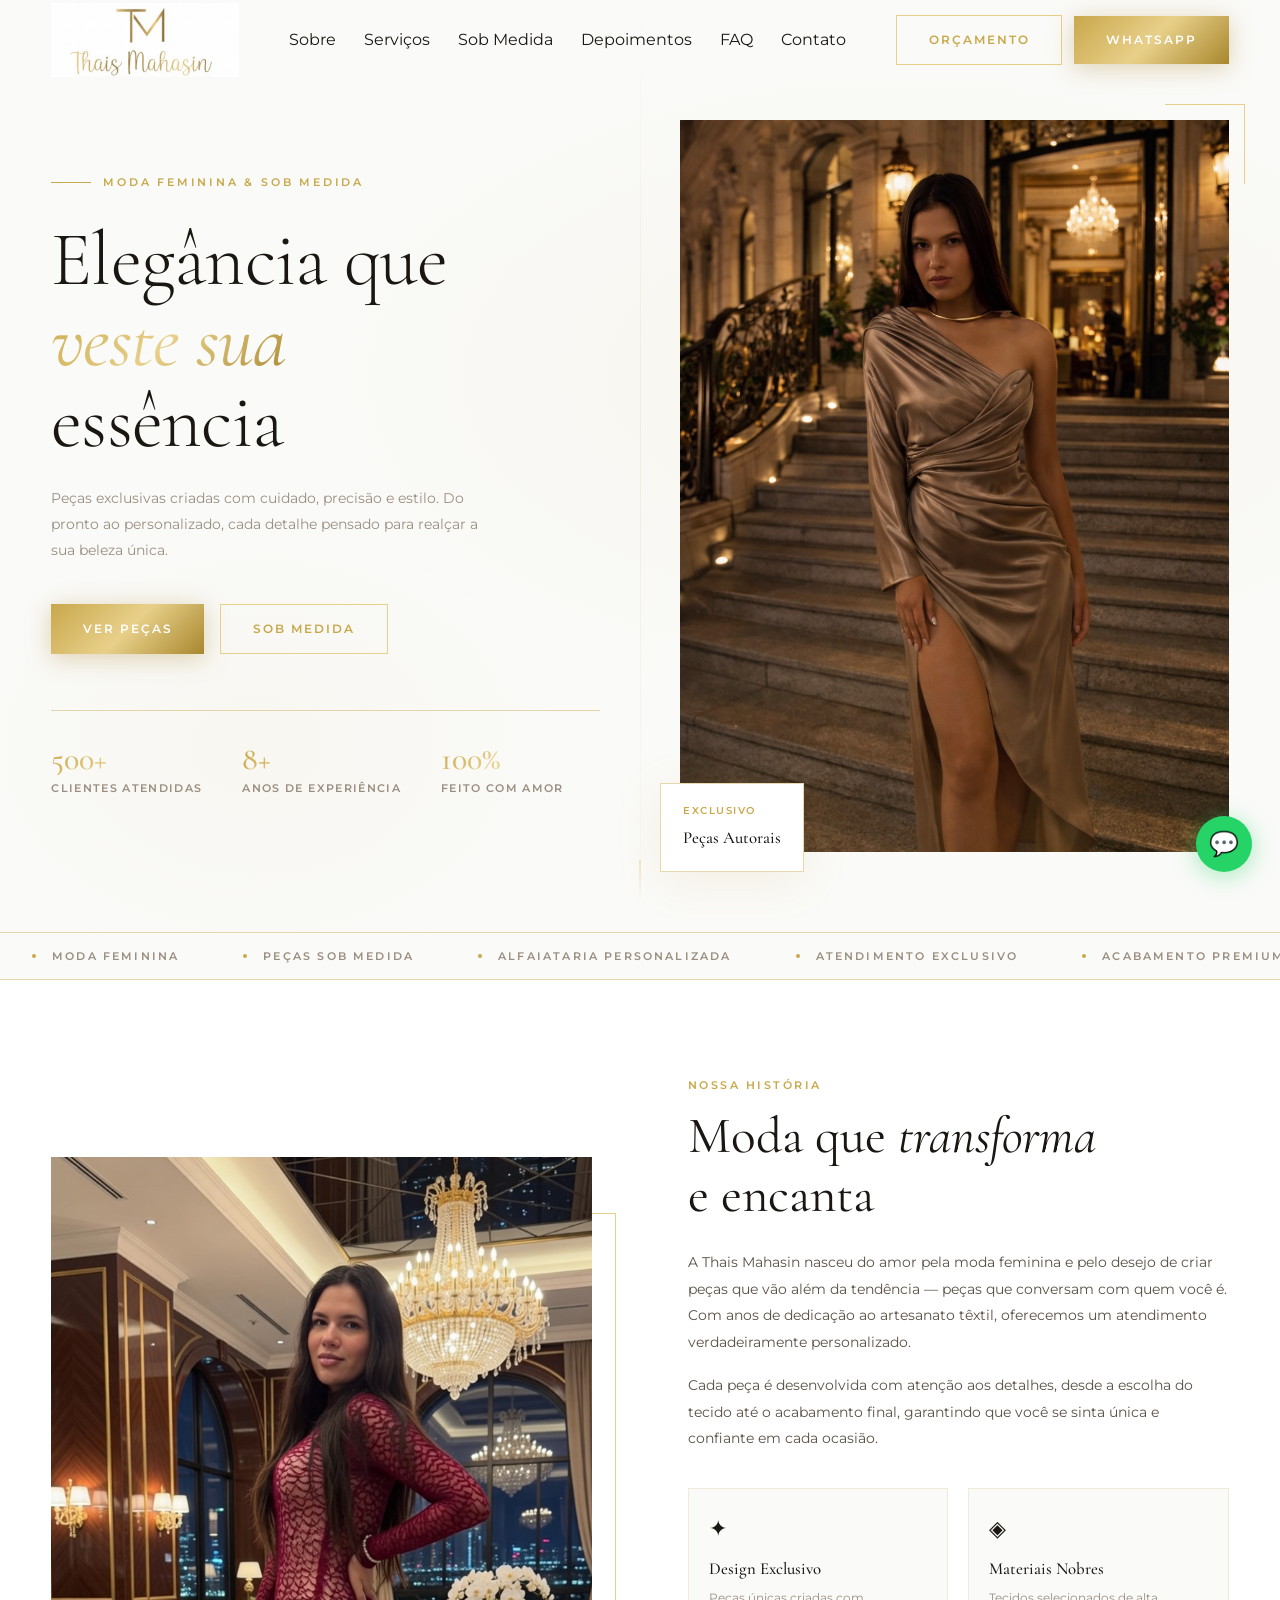
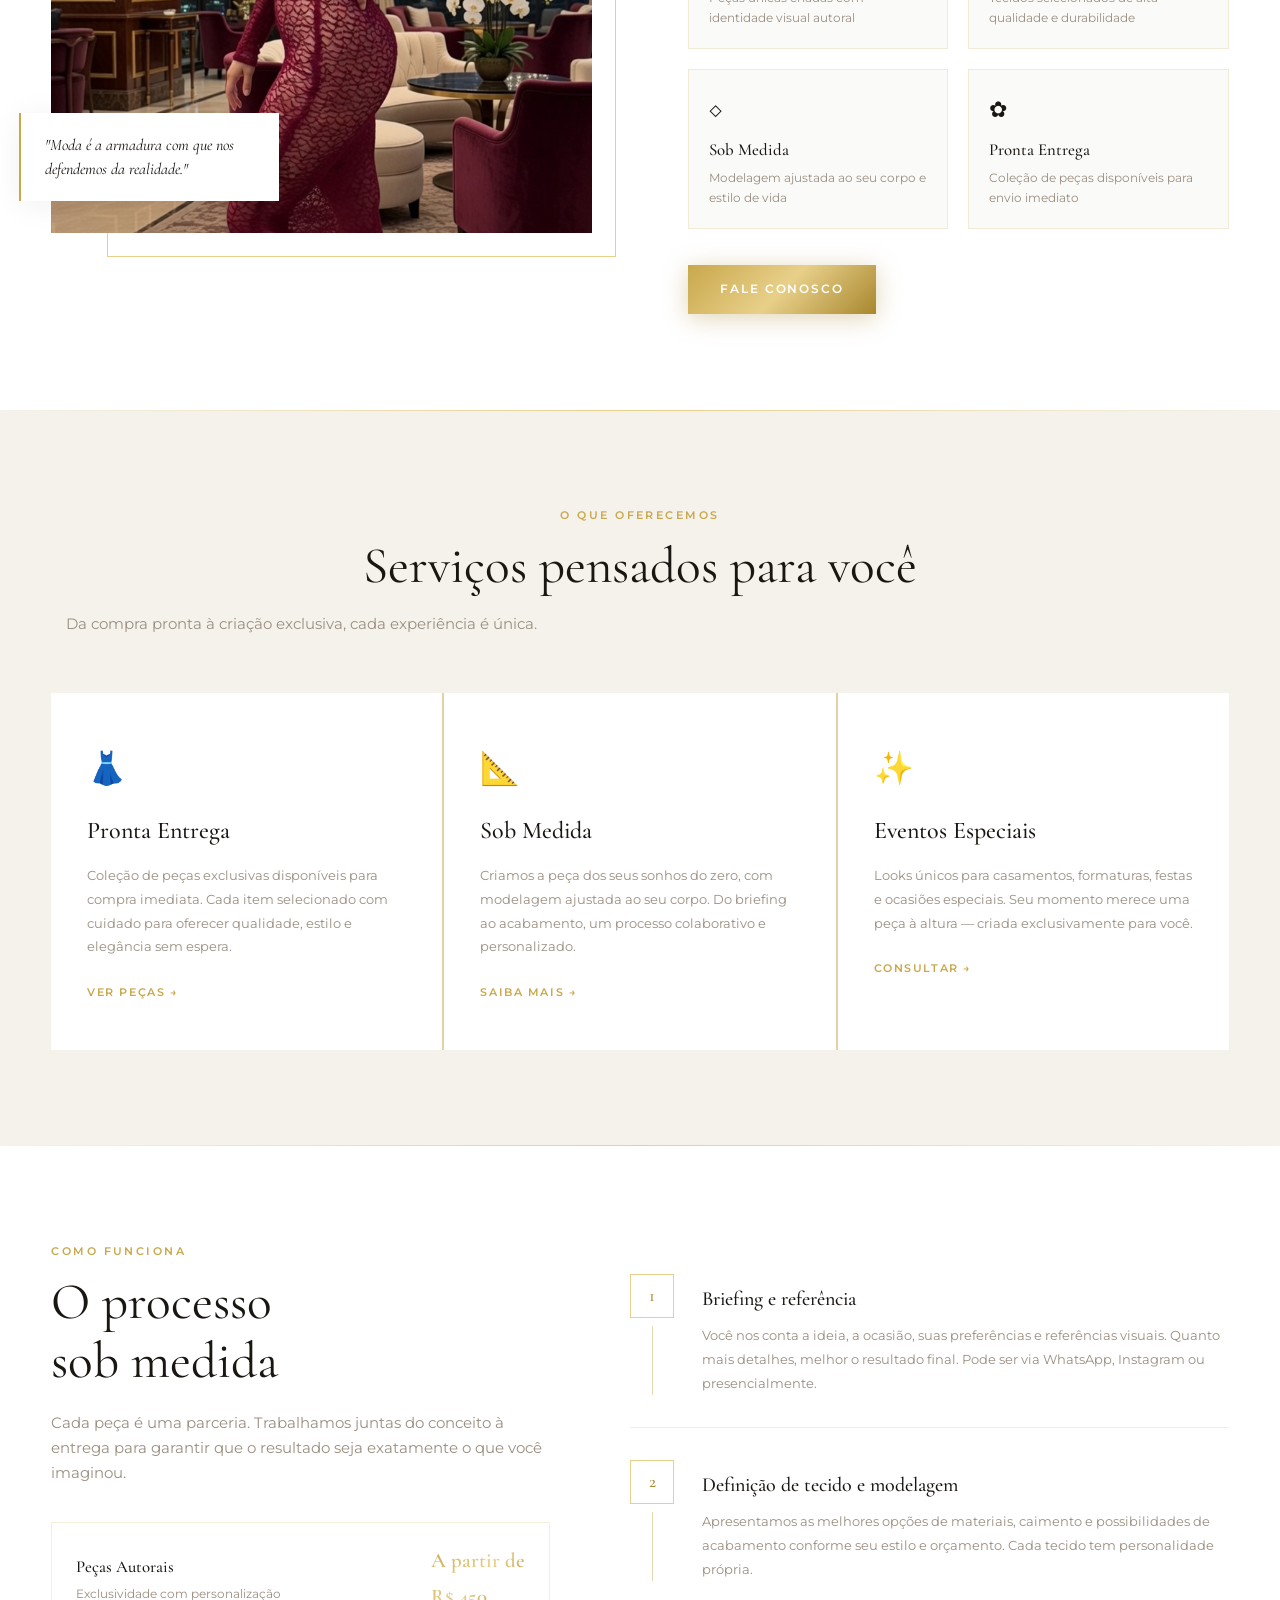
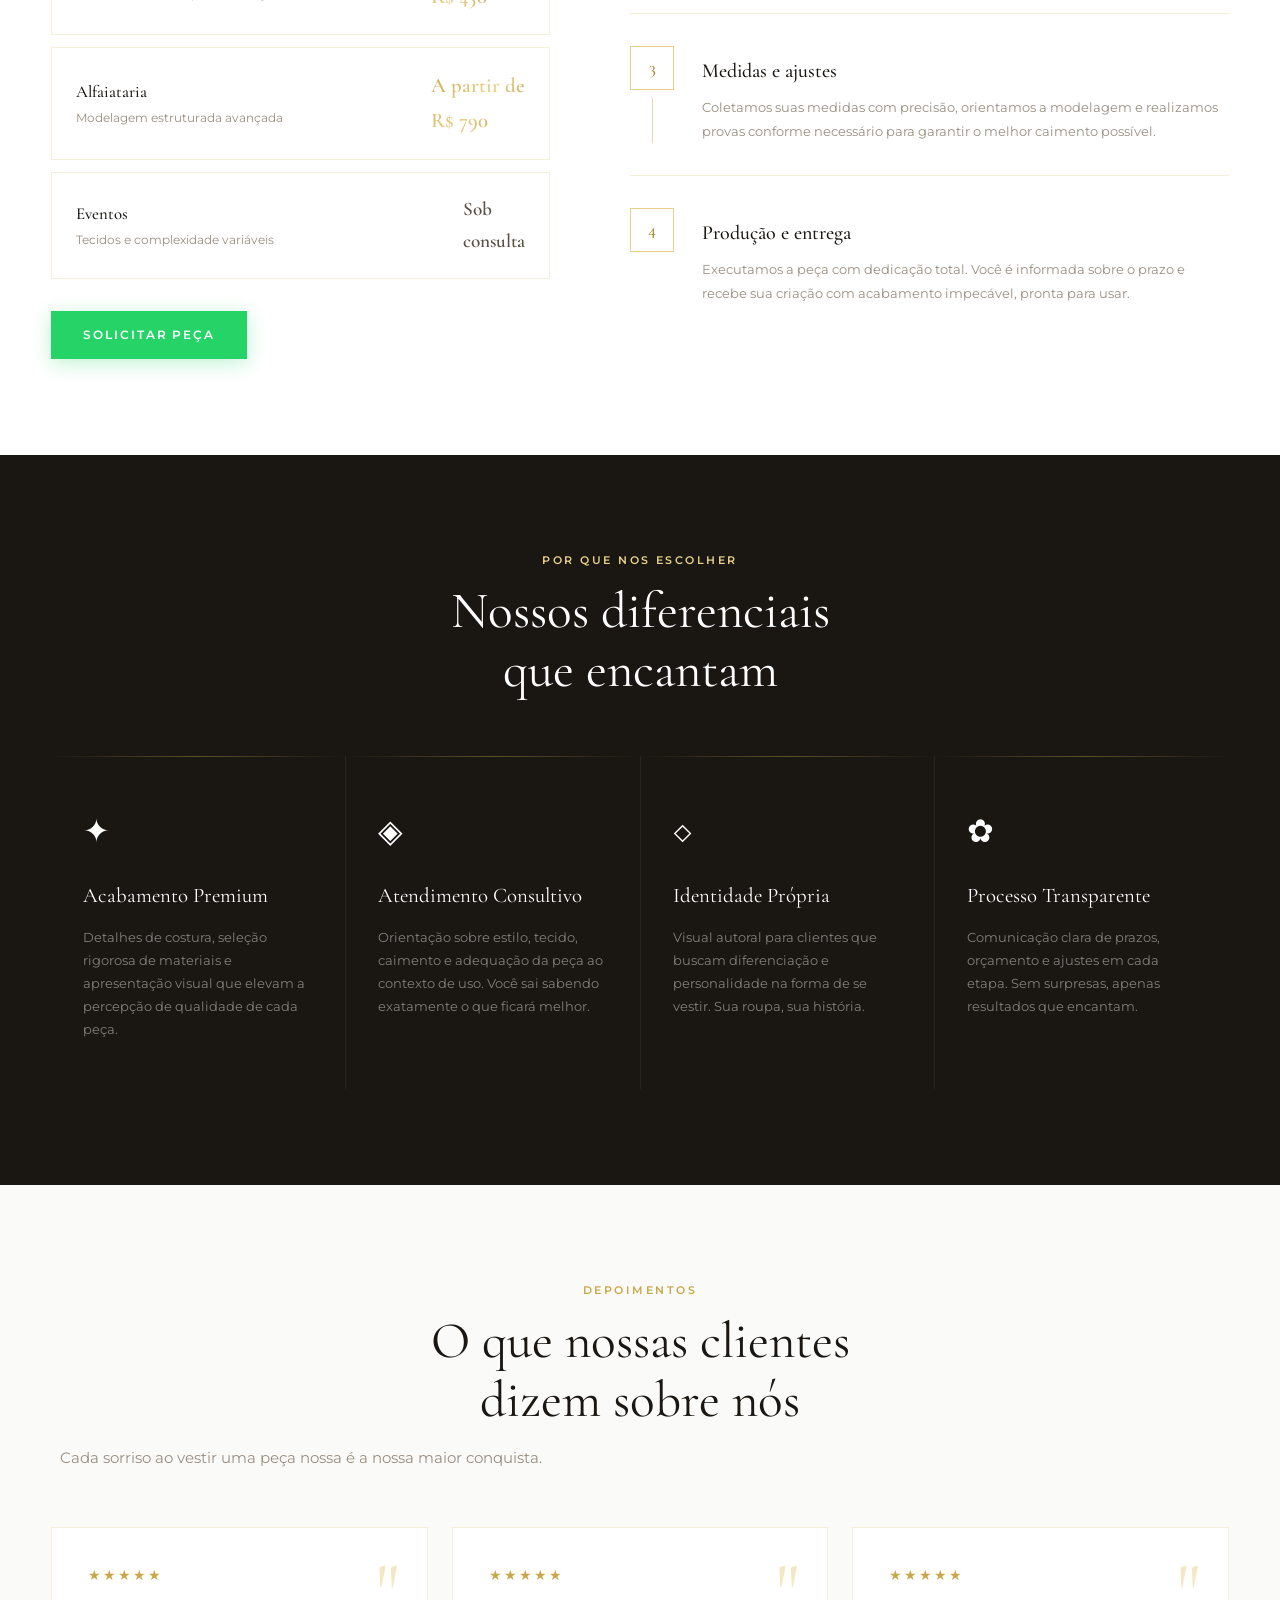
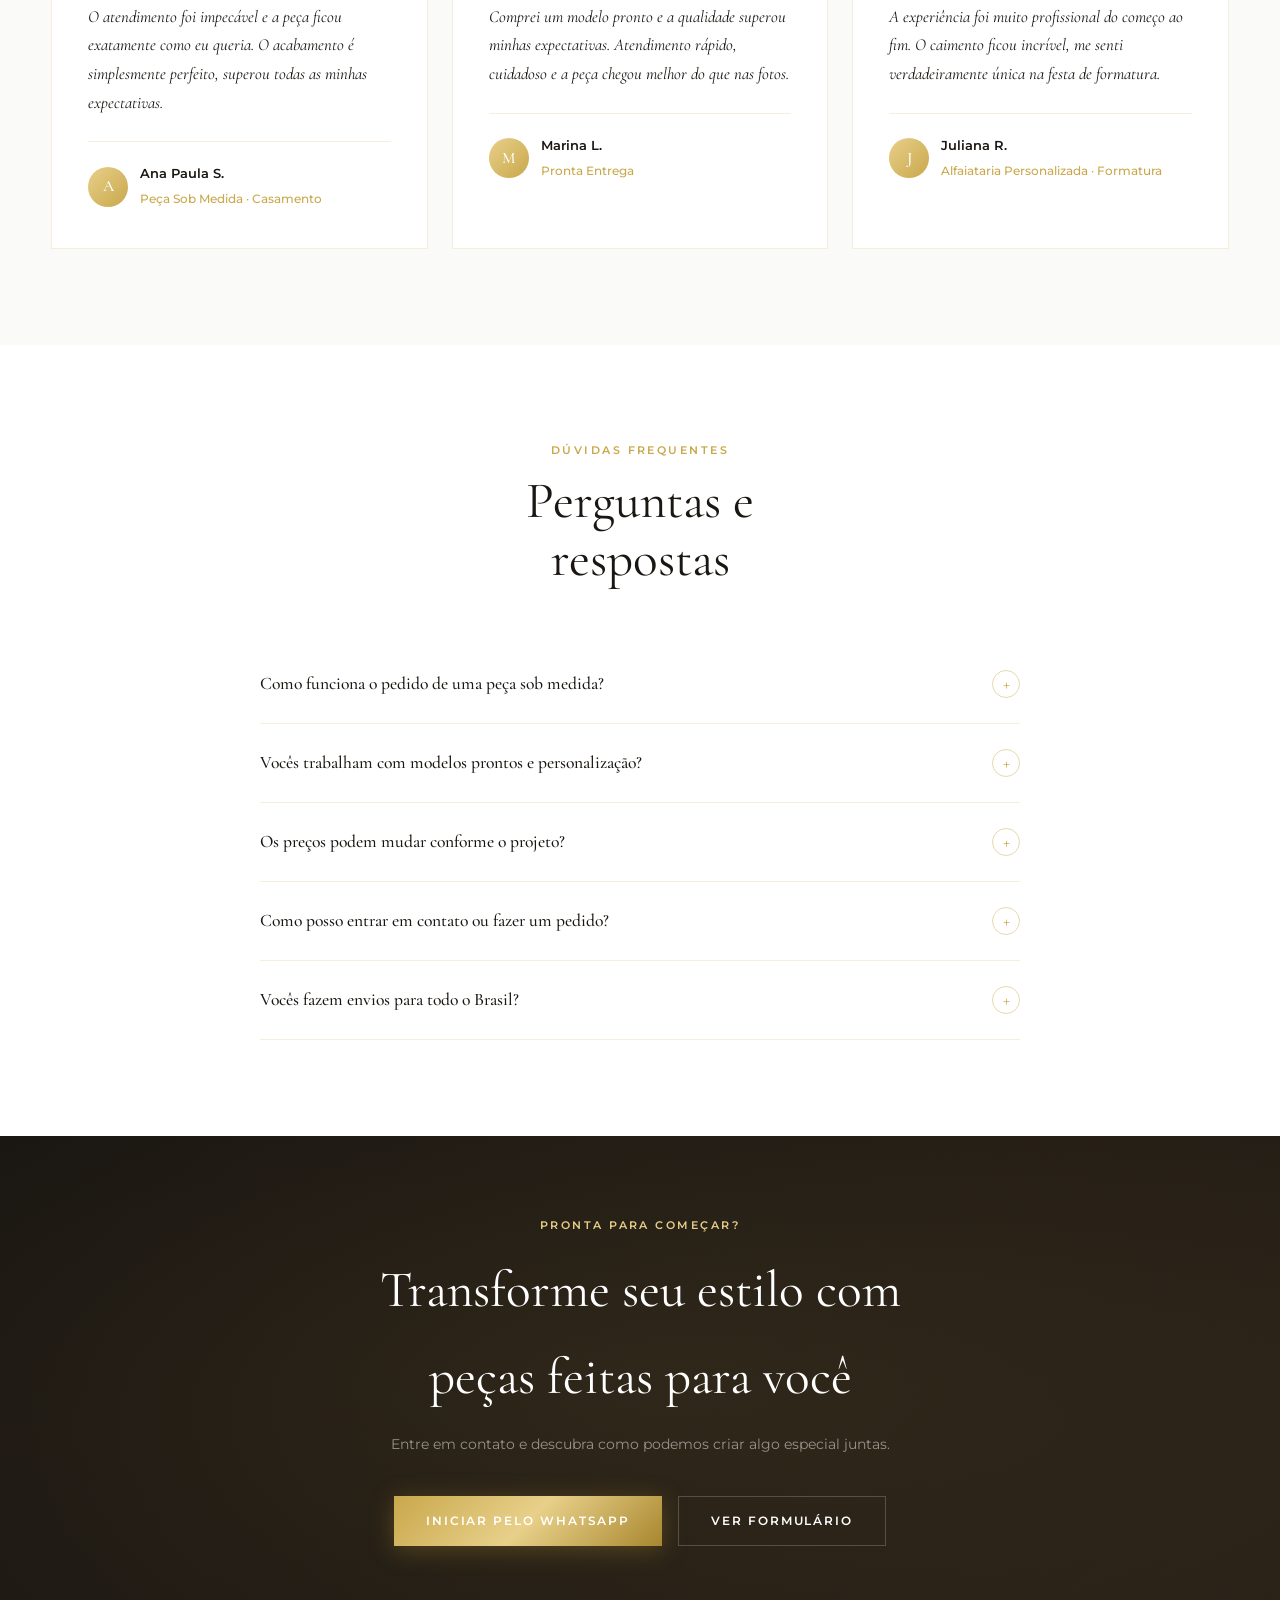
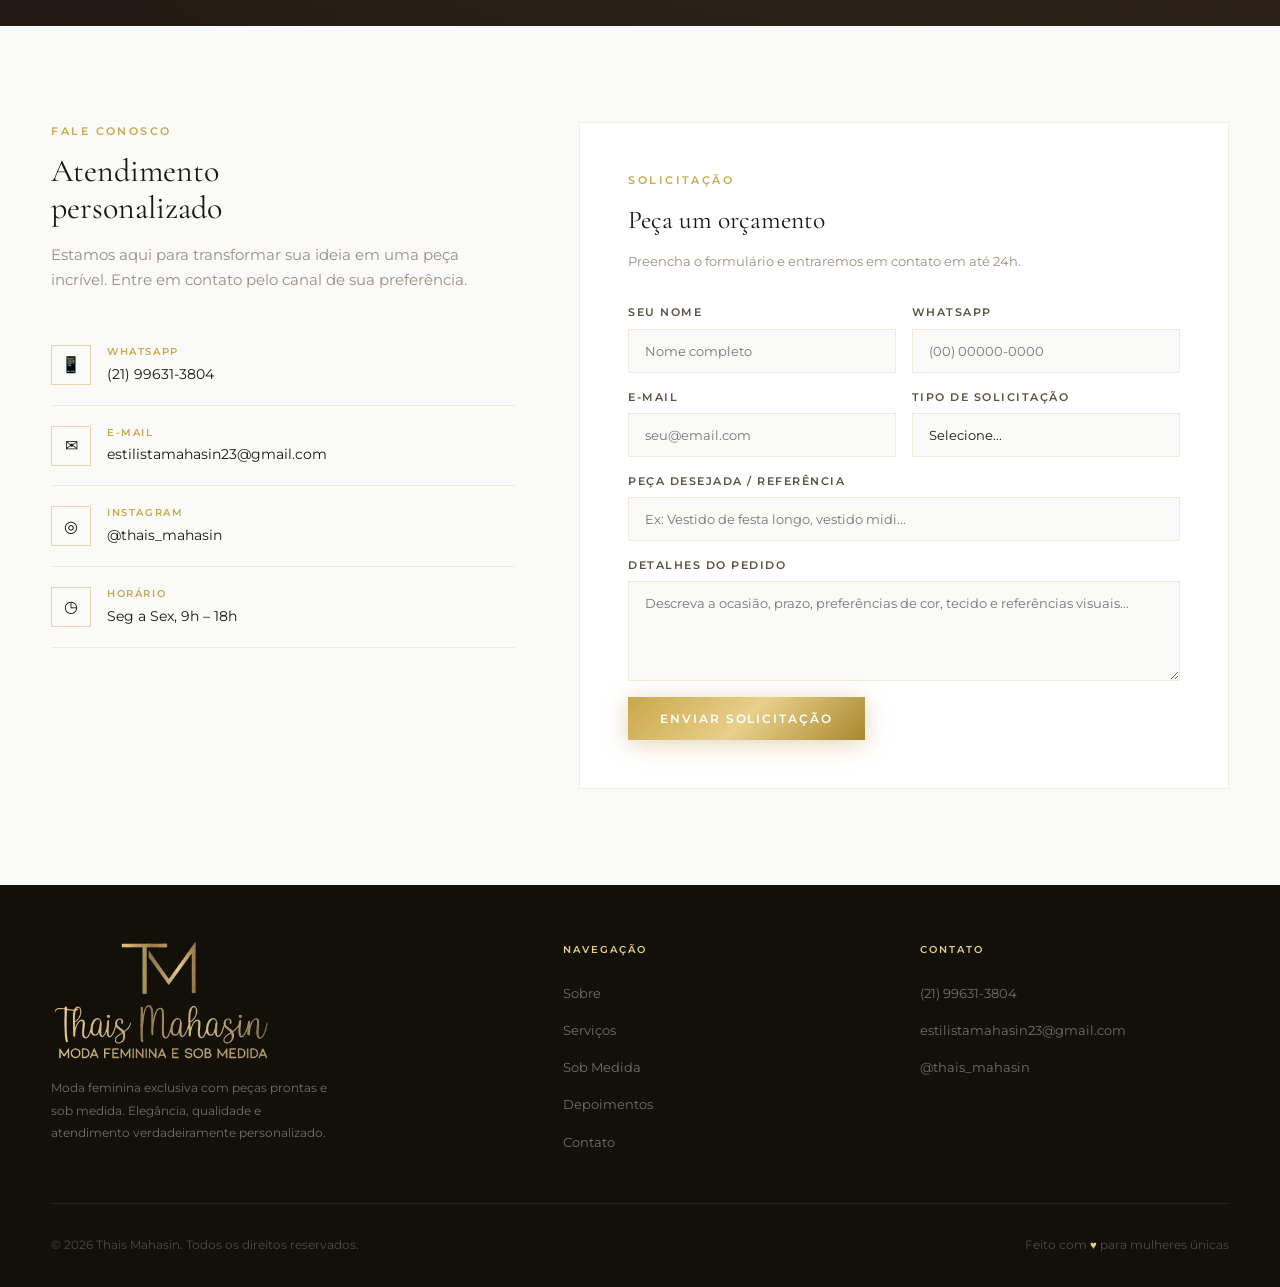
==== index.html @ 598277bf "Add files via upload" ====
<!DOCTYPE html>
<html lang="pt-BR">
<head>
  <meta charset="UTF-8" />
  <meta name="viewport" content="width=device-width, initial-scale=1.0" />
  <title>Thais Mahasin | Moda Feminina e Sob Medida</title>
  <meta name="description" content="Moda feminina exclusiva com peças prontas e sob medida. Elegância, qualidade e atendimento personalizado por Thais Mahasin." />
  <link rel="preconnect" href="https://fonts.googleapis.com" />
  <link rel="preconnect" href="https://fonts.gstatic.com" crossorigin />
  <link href="https://fonts.googleapis.com/css2?family=Cormorant+Garamond:ital,wght@0,300;0,400;0,500;0,600;1,300;1,400;1,500&family=Montserrat:wght@300;400;500;600;700&display=swap" rel="stylesheet" />

  <style>
    /* ── TOKENS ── */
    :root {
      --white: #FFFFFF;
      --off-white: #FAFAF8;
      --cream: #F5F2EC;
      --gold: #C9A84C;
      --gold-light: #E8D08A;
      --gold-dark: #A8872E;
      --gold-pale: #F5EDD4;
      --text: #1A1612;
      --text-mid: #5A5045;
      --text-muted: #9A8E80;
      --line: rgba(201,168,76,0.2);
      --line-strong: rgba(201,168,76,0.45);
      --shadow-gold: 0 8px 48px rgba(201,168,76,0.12);
      --shadow-soft: 0 4px 32px rgba(26,22,18,0.06);
      --maxw: 1280px;
    }

    *, *::before, *::after { margin: 0; padding: 0; box-sizing: border-box; }
    html { scroll-behavior: smooth; }

    body {
      font-family: 'Montserrat', sans-serif;
      background: var(--white);
      color: var(--text);
      line-height: 1.7;
      overflow-x: hidden;
    }

    img { max-width: 100%; display: block; }
    a { text-decoration: none; color: inherit; }

    .container {
      width: min(92%, var(--maxw));
      margin: 0 auto;
    }

    /* ── GOLD GRADIENT ── */
    .gold-text {
      background: linear-gradient(135deg, #C9A84C 0%, #E8D08A 50%, #A8872E 100%);
      -webkit-background-clip: text;
      -webkit-text-fill-color: transparent;
      background-clip: text;
    }

    /* ── DIVIDER ── */
    .divider {
      display: flex;
      align-items: center;
      gap: 16px;
      margin: 0 auto;
    }
    .divider::before, .divider::after {
      content: '';
      flex: 1;
      height: 1px;
      background: linear-gradient(to right, transparent, var(--gold-light), transparent);
    }
    .divider-icon {
      color: var(--gold);
      font-size: 1rem;
      letter-spacing: 6px;
    }

    /* ── EYEBROW ── */
    .eyebrow {
      font-family: 'Montserrat', sans-serif;
      font-size: 0.7rem;
      font-weight: 600;
      letter-spacing: 0.22em;
      text-transform: uppercase;
      color: var(--gold);
      display: block;
      margin-bottom: 12px;
    }

    /* ── SECTION ── */
    .section { padding: 96px 0; }

    .section-title {
      font-family: 'Cormorant Garamond', serif;
      font-size: clamp(2.2rem, 4vw, 3.4rem);
      font-weight: 400;
      line-height: 1.15;
      margin-bottom: 16px;
    }

    .section-sub {
      color: var(--text-muted);
      font-size: 0.92rem;
      font-weight: 400;
      max-width: 500px;
    }

    .section-head {
      text-align: center;
      margin-bottom: 56px;
    }

    /* ── BUTTONS ── */
    .btn {
      display: inline-flex;
      align-items: center;
      gap: 10px;
      padding: 14px 32px;
      font-family: 'Montserrat', sans-serif;
      font-size: 0.75rem;
      font-weight: 600;
      letter-spacing: 0.16em;
      text-transform: uppercase;
      border: none;
      cursor: pointer;
      transition: all 0.3s ease;
      position: relative;
      overflow: hidden;
    }

    .btn-gold {
      background: linear-gradient(135deg, #C9A84C, #E8D08A, #A8872E);
      color: #fff;
      box-shadow: 0 4px 24px rgba(168,135,46,0.35);
    }

    .btn-gold::before {
      content: '';
      position: absolute;
      inset: 0;
      background: linear-gradient(135deg, #A8872E, #C9A84C, #E8D08A);
      opacity: 0;
      transition: opacity 0.3s;
    }

    .btn-gold:hover::before { opacity: 1; }
    .btn-gold:hover { transform: translateY(-2px); box-shadow: 0 8px 32px rgba(168,135,46,0.45); }
    .btn-gold span { position: relative; z-index: 1; }

    .btn-outline {
      background: transparent;
      color: var(--gold);
      border: 1px solid var(--gold-light);
    }

    .btn-outline:hover {
      background: var(--gold-pale);
      border-color: var(--gold);
      transform: translateY(-2px);
    }

    .btn-wa {
      background: #25D366;
      color: #fff;
      box-shadow: 0 4px 20px rgba(37,211,102,0.3);
    }

    .btn-wa:hover {
      background: #1ebe5a;
      transform: translateY(-2px);
      box-shadow: 0 8px 28px rgba(37,211,102,0.4);
    }

    /* ──────────────────────────────────────
       NAVBAR
    ────────────────────────────────────── */
    .topbar {
      position: fixed;
      top: 0; left: 0; right: 0;
      z-index: 999;
      transition: all 0.4s ease;
    }

    .topbar.scrolled {
      background: rgba(255,255,255,0.96);
      backdrop-filter: blur(20px);
      box-shadow: 0 2px 40px rgba(26,22,18,0.07);
      border-bottom: 1px solid var(--line);
    }

	.nav {
	  display: grid;
	  grid-template-columns: auto 1fr auto;
	  align-items: center;
	  height: 80px;
	  gap: 24px;
	}


    .nav-logo img,
    .header-logo {
      height: 75px;
      width: auto;
      max-width: 240px;
      object-fit: contain;
    }

	.nav-links {
	  display: flex;
	  justify-content: center;
	  align-items: center;
	  gap: 28px;
	  list-style: none;
	  min-width: 0;
	}

	.nav-links a {
	  white-space: nowrap;
	  line-height: 1;
	}

    .nav-links a::after {
      content: '';
      position: absolute;
      bottom: -4px; left: 0; right: 0;
      height: 1px;
      background: var(--gold);
      transform: scaleX(0);
      transition: transform 0.3s ease;
    }

    .nav-links a:hover { color: var(--gold-dark); }
    .nav-links a:hover::after { transform: scaleX(1); }

    .nav-cta {
      display: flex;
      align-items: center;
      gap: 12px;
    }

    .hamburger {
      display: none;
      flex-direction: column;
      gap: 5px;
      cursor: pointer;
      padding: 4px;
      background: none;
      border: none;
    }

    .hamburger span {
      width: 24px;
      height: 1.5px;
      background: var(--text);
      transition: all 0.3s;
      display: block;
    }

    /* ──────────────────────────────────────
       HERO
    ────────────────────────────────────── */
    .hero {
      min-height: 100svh;
      display: flex;
      flex-direction: column;
      position: relative;
      background: var(--off-white);
      overflow: hidden;
    }

    .hero-bg {
      position: absolute;
      inset: 0;
      background:
        radial-gradient(ellipse 80% 60% at 70% 40%, rgba(201,168,76,0.06) 0%, transparent 60%),
        radial-gradient(ellipse 50% 50% at 20% 80%, rgba(201,168,76,0.04) 0%, transparent 50%);
    }

    /* Decorative lines */
    .hero-bg::before {
      content: '';
      position: absolute;
      top: 0; left: 50%;
      width: 1px;
      height: 100%;
      background: linear-gradient(to bottom, transparent, rgba(201,168,76,0.15), transparent);
    }

    .hero-content {
      position: relative;
      z-index: 2;
      flex: 1;
      display: flex;
      align-items: center;
      padding: 120px 0 80px;
    }

    .hero-inner {
      display: grid;
      grid-template-columns: 1fr 1fr;
      gap: 80px;
      align-items: center;
    }

    .hero-copy { }

    .hero-kicker {
      display: flex;
      align-items: center;
      gap: 12px;
      margin-bottom: 28px;
    }

    .hero-kicker::before {
      content: '';
      width: 40px;
      height: 1px;
      background: var(--gold);
    }

    .hero-kicker span {
      font-size: 0.7rem;
      font-weight: 600;
      letter-spacing: 0.25em;
      text-transform: uppercase;
      color: var(--gold);
    }

    .hero h1 {
      font-family: 'Cormorant Garamond', serif;
      font-size: clamp(3.4rem, 6vw, 6rem);
      font-weight: 300;
      line-height: 1.05;
      margin-bottom: 24px;
      letter-spacing: -0.01em;
    }

    .hero h1 em {
      font-style: italic;
      font-weight: 400;
    }

    .hero-desc {
      font-size: 0.9rem;
      color: var(--text-muted);
      max-width: 440px;
      margin-bottom: 40px;
      line-height: 1.8;
    }

    .hero-actions {
      display: flex;
      gap: 16px;
      flex-wrap: wrap;
      margin-bottom: 56px;
    }

    .hero-stats {
      display: flex;
      gap: 40px;
      padding-top: 32px;
      border-top: 1px solid var(--line-strong);
    }

    .stat-num {
      font-family: 'Cormorant Garamond', serif;
      font-size: 2rem;
      font-weight: 500;
      line-height: 1;
      margin-bottom: 4px;
    }

    .stat-label {
      font-size: 0.7rem;
      font-weight: 600;
      letter-spacing: 0.12em;
      text-transform: uppercase;
      color: var(--text-muted);
    }

    .hero-visual {
      position: relative;
    }

    .hero-visual-frame {
      position: relative;
      aspect-ratio: 3/4;
      background: var(--cream);
      overflow: hidden;
    }

    .hero-visual-frame::before {
      content: '';
      position: absolute;
      inset: 0;
      background: linear-gradient(to bottom, transparent 50%, rgba(201,168,76,0.08));
    }

    /* Fashion silhouette placeholder */
    .hero-placeholder {
      width: 100%;
      height: 100%;
      display: flex;
      align-items: center;
      justify-content: center;
      background: linear-gradient(160deg, #F5F2EC, #EDE8DF);
    }

    .hero-placeholder-inner {
      text-align: center;
      opacity: 0.5;
    }

    .hero-placeholder-icon {
      font-size: 4rem;
      display: block;
      margin-bottom: 8px;
      opacity: 0.3;
    }

    .hero-placeholder-text {
      font-size: 0.65rem;
      letter-spacing: 0.2em;
      text-transform: uppercase;
      color: var(--gold-dark);
    }

    .hero-badge {
      position: absolute;
      bottom: -20px;
      left: -20px;
      background: var(--white);
      border: 1px solid var(--line-strong);
      padding: 18px 22px;
      box-shadow: var(--shadow-gold);
    }

    .hero-badge p {
      font-size: 0.65rem;
      letter-spacing: 0.15em;
      text-transform: uppercase;
      color: var(--gold);
      font-weight: 600;
      margin-bottom: 4px;
    }

    .hero-badge strong {
      font-family: 'Cormorant Garamond', serif;
      font-size: 1.05rem;
      font-weight: 500;
    }

    .hero-corner-deco {
      position: absolute;
      top: -16px;
      right: -16px;
      width: 80px;
      height: 80px;
      border-top: 1px solid var(--gold-light);
      border-right: 1px solid var(--gold-light);
    }

    .hero-scroll {
      position: absolute;
      bottom: 32px;
      left: 50%;
      transform: translateX(-50%);
      display: flex;
      flex-direction: column;
      align-items: center;
      gap: 8px;
      color: var(--text-muted);
      font-size: 0.65rem;
      letter-spacing: 0.2em;
      text-transform: uppercase;
    }

    .hero-scroll-line {
      width: 1px;
      height: 40px;
      background: linear-gradient(to bottom, var(--gold-light), transparent);
      animation: scrollPulse 2s ease-in-out infinite;
    }

    @keyframes scrollPulse {
      0%, 100% { opacity: 1; transform: scaleY(1); }
      50% { opacity: 0.4; transform: scaleY(0.6); }
    }

    /* ──────────────────────────────────────
       MARQUEE STRIP
    ────────────────────────────────────── */
    .marquee-strip {
      border-top: 1px solid var(--line-strong);
      border-bottom: 1px solid var(--line-strong);
      background: var(--off-white);
      padding: 14px 0;
      overflow: hidden;
    }

    .marquee-track {
      display: flex;
      gap: 0;
      animation: marquee 20s linear infinite;
      white-space: nowrap;
    }

    .marquee-track:hover { animation-play-state: paused; }

    @keyframes marquee {
      from { transform: translateX(0); }
      to { transform: translateX(-50%); }
    }

    .marquee-item {
      display: inline-flex;
      align-items: center;
      gap: 16px;
      padding: 0 32px;
      font-size: 0.68rem;
      font-weight: 600;
      letter-spacing: 0.2em;
      text-transform: uppercase;
      color: var(--text-muted);
    }

    .marquee-dot {
      width: 4px;
      height: 4px;
      background: var(--gold);
      border-radius: 50%;
      flex-shrink: 0;
    }

    /* ──────────────────────────────────────
       ABOUT / BRAND
    ────────────────────────────────────── */
    .about {
      background: var(--white);
    }

    .about-inner {
      display: grid;
      grid-template-columns: 1fr 1fr;
      gap: 96px;
      align-items: center;
    }

    .about-image-wrap {
      position: relative;
    }

    .about-image {
      width: 100%;
      aspect-ratio: 4/5;
      background: linear-gradient(160deg, var(--cream), #E8E0D2);
      position: relative;
      overflow: hidden;
    }

    .about-image-deco {
      position: absolute;
      bottom: -24px;
      right: -24px;
      width: calc(100% - 32px);
      height: calc(100% - 32px);
      border: 1px solid var(--gold-light);
      z-index: -1;
    }

    .about-quote {
      position: absolute;
      bottom: 32px;
      left: -32px;
      background: var(--white);
      padding: 20px 24px;
      border-left: 2px solid var(--gold);
      box-shadow: var(--shadow-soft);
      max-width: 260px;
    }

    .about-quote p {
      font-family: 'Cormorant Garamond', serif;
      font-size: 1rem;
      font-style: italic;
      line-height: 1.5;
      color: var(--text);
    }

    .about-content {}

    .about-content .section-title { margin-bottom: 24px; }

    .about-text {
      font-size: 0.88rem;
      color: var(--text-mid);
      line-height: 1.9;
      margin-bottom: 16px;
    }

    .about-feats {
      display: grid;
      grid-template-columns: 1fr 1fr;
      gap: 20px;
      margin: 36px 0;
    }

    .about-feat {
      padding: 20px;
      border: 1px solid var(--line);
      background: var(--off-white);
      transition: all 0.3s;
    }

    .about-feat:hover {
      border-color: var(--gold-light);
      background: var(--gold-pale);
      transform: translateY(-2px);
      box-shadow: var(--shadow-gold);
    }

    .about-feat-icon {
      font-size: 1.4rem;
      margin-bottom: 8px;
    }

    .about-feat h4 {
      font-family: 'Cormorant Garamond', serif;
      font-size: 1.05rem;
      font-weight: 500;
      margin-bottom: 4px;
    }

    .about-feat p {
      font-size: 0.78rem;
      color: var(--text-muted);
      line-height: 1.6;
    }

    /* ──────────────────────────────────────
       SERVICES / PRODUCTS GRID
    ────────────────────────────────────── */
    .services {
      background: var(--cream);
      position: relative;
      overflow: hidden;
    }

    .services::before {
      content: '';
      position: absolute;
      top: 0; left: 0; right: 0;
      height: 1px;
      background: linear-gradient(to right, transparent, var(--gold-light), transparent);
    }

    .services::after {
      content: '';
      position: absolute;
      bottom: 0; left: 0; right: 0;
      height: 1px;
      background: linear-gradient(to right, transparent, var(--gold-light), transparent);
    }

    .services-grid {
      display: grid;
      grid-template-columns: repeat(3, 1fr);
      gap: 2px;
      background: var(--line-strong);
    }

    .service-card {
      background: var(--white);
      padding: 48px 36px;
      position: relative;
      overflow: hidden;
      transition: all 0.4s ease;
    }

    .service-card::before {
      content: '';
      position: absolute;
      bottom: 0; left: 0;
      width: 100%; height: 2px;
      background: linear-gradient(to right, var(--gold-dark), var(--gold-light));
      transform: scaleX(0);
      transform-origin: left;
      transition: transform 0.4s ease;
    }

    .service-card:hover::before { transform: scaleX(1); }

    .service-card:hover {
      transform: translateY(-4px);
      box-shadow: var(--shadow-gold);
      z-index: 1;
    }

    .service-num {
      font-family: 'Cormorant Garamond', serif;
      font-size: 3.5rem;
      font-weight: 300;
      line-height: 1;
      color: var(--gold-light);
      margin-bottom: 24px;
    }

    .service-icon {
      font-size: 2rem;
      margin-bottom: 16px;
    }

    .service-card h3 {
      font-family: 'Cormorant Garamond', serif;
      font-size: 1.5rem;
      font-weight: 500;
      margin-bottom: 12px;
    }

    .service-card p {
      font-size: 0.83rem;
      color: var(--text-muted);
      line-height: 1.8;
      margin-bottom: 24px;
    }

    .service-link {
      font-size: 0.7rem;
      font-weight: 600;
      letter-spacing: 0.14em;
      text-transform: uppercase;
      color: var(--gold);
      display: flex;
      align-items: center;
      gap: 8px;
      transition: gap 0.2s;
    }

    .service-link:hover { gap: 14px; }

    /* ──────────────────────────────────────
       SOB MEDIDA PROCESS
    ────────────────────────────────────── */
    .process { background: var(--white); }

    .process-inner {
      display: grid;
      grid-template-columns: 1fr 1.2fr;
      gap: 80px;
      align-items: start;
    }

    .process-sticky {
      position: sticky;
      top: 100px;
    }

    .process-sticky .section-title { margin-bottom: 20px; }
    .process-sticky .section-sub { margin-bottom: 32px; }

    .pricing-cards {
      display: flex;
      flex-direction: column;
      gap: 12px;
      margin-top: 36px;
    }

    .price-card {
      padding: 20px 24px;
      border: 1px solid var(--line);
      display: flex;
      justify-content: space-between;
      align-items: center;
      transition: all 0.3s;
    }

    .price-card:hover {
      border-color: var(--gold-light);
      background: var(--gold-pale);
    }

    .price-card h4 {
      font-family: 'Cormorant Garamond', serif;
      font-size: 1.05rem;
      font-weight: 500;
      margin-bottom: 2px;
    }

    .price-card p {
      font-size: 0.75rem;
      color: var(--text-muted);
    }

    .price-val {
      font-family: 'Cormorant Garamond', serif;
      font-size: 1.2rem;
      font-weight: 600;
      white-space: nowrap;
    }

    .price-val.gold-text { font-size: 1.3rem; }

    .steps-list {
      display: flex;
      flex-direction: column;
      gap: 0;
    }

    .step-item {
      display: flex;
      gap: 28px;
      padding: 32px 0;
      border-bottom: 1px solid var(--line);
      position: relative;
    }

    .step-item:last-child { border-bottom: none; }

    .step-num-wrap {
      flex-shrink: 0;
      display: flex;
      flex-direction: column;
      align-items: center;
    }

    .step-num {
      width: 44px;
      height: 44px;
      border: 1px solid var(--gold-light);
      display: flex;
      align-items: center;
      justify-content: center;
      font-family: 'Cormorant Garamond', serif;
      font-size: 1.1rem;
      font-weight: 500;
      color: var(--gold-dark);
      flex-shrink: 0;
      transition: all 0.3s;
    }

    .step-item:hover .step-num {
      background: var(--gold);
      border-color: var(--gold);
      color: #fff;
    }

    .step-line {
      flex: 1;
      width: 1px;
      background: var(--line-strong);
      margin-top: 8px;
      min-height: 32px;
    }

    .step-content h4 {
      font-family: 'Cormorant Garamond', serif;
      font-size: 1.25rem;
      font-weight: 500;
      margin-bottom: 8px;
      padding-top: 8px;
    }

    .step-content p {
      font-size: 0.82rem;
      color: var(--text-muted);
      line-height: 1.8;
    }

    /* ──────────────────────────────────────
       BENEFITS
    ────────────────────────────────────── */
    .benefits { background: var(--text); color: var(--white); }

    .benefits .section-title { color: var(--white); }
    .benefits .eyebrow { color: var(--gold-light); }

    .benefits-grid {
      display: grid;
      grid-template-columns: repeat(4, 1fr);
      gap: 1px;
      background: rgba(255,255,255,0.06);
      margin-top: 56px;
    }

    .benefit-card {
      padding: 48px 32px;
      background: var(--text);
      position: relative;
      overflow: hidden;
      transition: background 0.3s;
    }

    .benefit-card::after {
      content: '';
      position: absolute;
      top: 0; left: 0;
      width: 100%;
      height: 1px;
      background: linear-gradient(to right, transparent, rgba(201,168,76,0.4), transparent);
    }

    .benefit-card:hover { background: #221E1A; }

    .benefit-icon {
      font-size: 2rem;
      margin-bottom: 20px;
    }

    .benefit-card h3 {
      font-family: 'Cormorant Garamond', serif;
      font-size: 1.3rem;
      font-weight: 400;
      color: var(--white);
      margin-bottom: 12px;
    }

    .benefit-card p {
      font-size: 0.8rem;
      color: rgba(255,255,255,0.45);
      line-height: 1.8;
    }

    /* ──────────────────────────────────────
       TESTIMONIALS
    ────────────────────────────────────── */
    .testimonials { background: var(--off-white); }

    .testimonials-grid {
      display: grid;
      grid-template-columns: repeat(3, 1fr);
      gap: 24px;
    }

    .testimonial-card {
      background: var(--white);
      padding: 36px;
      border: 1px solid var(--line);
      position: relative;
      transition: all 0.3s;
    }

    .testimonial-card::before {
      content: '"';
      position: absolute;
      top: 24px; right: 28px;
      font-family: 'Cormorant Garamond', serif;
      font-size: 5rem;
      line-height: 1;
      color: var(--gold-light);
      opacity: 0.5;
    }

    .testimonial-card:hover {
      border-color: var(--gold-light);
      box-shadow: var(--shadow-gold);
      transform: translateY(-4px);
    }

    .stars {
      color: var(--gold);
      font-size: 0.85rem;
      letter-spacing: 2px;
      margin-bottom: 16px;
    }

    .testimonial-card blockquote {
      font-family: 'Cormorant Garamond', serif;
      font-size: 1.05rem;
      font-style: italic;
      line-height: 1.7;
      color: var(--text);
      margin-bottom: 24px;
      font-weight: 400;
    }

    .testimonial-author {
      display: flex;
      align-items: center;
      gap: 12px;
      padding-top: 20px;
      border-top: 1px solid var(--line);
    }

    .author-avatar {
      width: 40px;
      height: 40px;
      border-radius: 50%;
      background: linear-gradient(135deg, var(--gold-light), var(--gold));
      display: flex;
      align-items: center;
      justify-content: center;
      font-family: 'Cormorant Garamond', serif;
      font-size: 1rem;
      color: #fff;
      font-weight: 500;
      flex-shrink: 0;
    }

    .author-info strong {
      display: block;
      font-size: 0.82rem;
      font-weight: 600;
      color: var(--text);
    }

    .author-info span {
      font-size: 0.72rem;
      color: var(--gold);
      font-weight: 500;
    }

    /* ──────────────────────────────────────
       FAQ
    ────────────────────────────────────── */
    .faq { background: var(--white); }

    .faq-list {
      max-width: 760px;
      margin: 0 auto;
    }

    .faq-item {
      border-bottom: 1px solid var(--line);
    }

    .faq-item summary {
      list-style: none;
      display: flex;
      justify-content: space-between;
      align-items: center;
      padding: 24px 0;
      cursor: pointer;
      font-family: 'Cormorant Garamond', serif;
      font-size: 1.1rem;
      font-weight: 500;
      transition: color 0.2s;
      gap: 16px;
    }

    .faq-item summary:hover { color: var(--gold-dark); }

    .faq-item summary::-webkit-details-marker { display: none; }

    .faq-icon {
      width: 28px;
      height: 28px;
      border: 1px solid var(--line-strong);
      border-radius: 50%;
      display: flex;
      align-items: center;
      justify-content: center;
      font-size: 1.1rem;
      color: var(--gold);
      flex-shrink: 0;
      transition: all 0.3s;
      font-style: normal;
    }

    .faq-item[open] .faq-icon {
      background: var(--gold);
      border-color: var(--gold);
      color: #fff;
      transform: rotate(45deg);
    }

    .faq-item p {
      padding: 0 0 24px;
      font-size: 0.85rem;
      color: var(--text-muted);
      line-height: 1.8;
      max-width: 640px;
    }

    /* ──────────────────────────────────────
       CTA BAND
    ────────────────────────────────────── */
    .cta-band {
      background: linear-gradient(135deg, #1A1612, #2A2218);
      padding: 80px 0;
      text-align: center;
      position: relative;
      overflow: hidden;
    }

    .cta-band::before {
      content: '';
      position: absolute;
      inset: 0;
      background: radial-gradient(ellipse 70% 70% at 50% 50%, rgba(201,168,76,0.08), transparent);
    }

    .cta-band .eyebrow { color: var(--gold-light); }

    .cta-band h2 {
      font-family: 'Cormorant Garamond', serif;
      font-size: clamp(2rem, 4vw, 3.2rem);
      font-weight: 400;
      color: var(--white);
      margin-bottom: 12px;
      position: relative;
    }

    .cta-band p {
      font-size: 0.85rem;
      color: rgba(255,255,255,0.5);
      margin-bottom: 40px;
      position: relative;
    }

    .cta-actions {
      display: flex;
      gap: 16px;
      justify-content: center;
      flex-wrap: wrap;
      position: relative;
    }

    /* ──────────────────────────────────────
       CONTACT
    ────────────────────────────────────── */
    .contact { background: var(--off-white); }

    .contact-grid {
      display: grid;
      grid-template-columns: 1fr 1.4fr;
      gap: 64px;
    }

    .contact-info {}

    .contact-info .section-title { margin-bottom: 16px; font-size: 2rem; }

    .contact-channels {
      margin-top: 32px;
      display: flex;
      flex-direction: column;
      gap: 0;
    }

    .channel {
      display: flex;
      align-items: center;
      gap: 16px;
      padding: 18px 0;
      border-bottom: 1px solid var(--line);
      transition: all 0.2s;
    }

    .channel:hover { padding-left: 8px; }

    .channel-icon {
      width: 40px;
      height: 40px;
      border: 1px solid var(--line-strong);
      display: flex;
      align-items: center;
      justify-content: center;
      font-size: 1rem;
      flex-shrink: 0;
      transition: all 0.3s;
    }

    .channel:hover .channel-icon {
      background: var(--gold-pale);
      border-color: var(--gold);
    }

    .channel-label {
      font-size: 0.65rem;
      font-weight: 600;
      letter-spacing: 0.15em;
      text-transform: uppercase;
      color: var(--gold);
      margin-bottom: 2px;
    }

    .channel-val {
      font-size: 0.88rem;
      color: var(--text);
    }

    .contact-form-wrap {
      background: var(--white);
      padding: 48px;
      border: 1px solid var(--line);
    }

    .contact-form-wrap .eyebrow { margin-bottom: 8px; }

    .contact-form-wrap h3 {
      font-family: 'Cormorant Garamond', serif;
      font-size: 1.6rem;
      font-weight: 400;
      margin-bottom: 8px;
    }

    .contact-form-wrap > p {
      font-size: 0.82rem;
      color: var(--text-muted);
      margin-bottom: 32px;
    }

    .form-row {
      display: grid;
      grid-template-columns: 1fr 1fr;
      gap: 16px;
    }

    .form-group {
      display: flex;
      flex-direction: column;
      gap: 6px;
      margin-bottom: 16px;
    }

    .form-group label {
      font-size: 0.67rem;
      font-weight: 600;
      letter-spacing: 0.14em;
      text-transform: uppercase;
      color: var(--text-mid);
    }

    .form-group input,
    .form-group select,
    .form-group textarea {
      background: var(--off-white);
      border: 1px solid var(--line);
      padding: 13px 16px;
      font-family: 'Montserrat', sans-serif;
      font-size: 0.82rem;
      color: var(--text);
      outline: none;
      transition: border-color 0.2s;
      -webkit-appearance: none;
    }

    .form-group input:focus,
    .form-group select:focus,
    .form-group textarea:focus {
      border-color: var(--gold);
      background: var(--white);
    }

    .form-group textarea { resize: vertical; min-height: 100px; }

    .form-note {
      font-size: 0.72rem;
      color: var(--text-muted);
      margin-top: 12px;
    }

    /* ──────────────────────────────────────
       FOOTER
    ────────────────────────────────────── */
    .footer {
      background: #121008;
      color: rgba(255,255,255,0.6);
      padding: 56px 0 32px;
    }

    .footer-grid {
      display: grid;
      grid-template-columns: 1.5fr 1fr 1fr;
      gap: 48px;
      padding-bottom: 48px;
      border-bottom: 1px solid rgba(255,255,255,0.07);
      margin-bottom: 32px;
    }

    .footer-brand img,
    .footer-logo {
      width: 220px;
      max-width: 100%;
      height: auto;
      margin-bottom: 16px;
      filter: none;
      opacity: 1;
      display: block;
      object-fit: contain;
    }

    .footer-brand p {
      font-size: 0.78rem;
      line-height: 1.8;
      max-width: 280px;
      color: rgba(255,255,255,0.4);
    }

    .footer-col h4 {
      font-size: 0.65rem;
      font-weight: 600;
      letter-spacing: 0.2em;
      text-transform: uppercase;
      color: var(--gold-light);
      margin-bottom: 20px;
    }

    .footer-col ul {
      list-style: none;
      display: flex;
      flex-direction: column;
      gap: 10px;
    }

    .footer-col ul li a {
      font-size: 0.8rem;
      color: rgba(255,255,255,0.4);
      transition: color 0.2s;
    }

    .footer-col ul li a:hover { color: var(--gold-light); }

    .footer-bottom {
      display: flex;
      justify-content: space-between;
      align-items: center;
      gap: 16px;
      flex-wrap: wrap;
    }

    .footer-bottom p {
      font-size: 0.72rem;
      color: rgba(255,255,255,0.25);
    }

    .footer-bottom a {
      color: rgba(255,255,255,0.25);
      transition: color 0.2s;
    }

    .footer-bottom a:hover { color: var(--gold-light); }

    /* ──────────────────────────────────────
       FLOATING WA
    ────────────────────────────────────── */
    .floating-wa {
      position: fixed;
      bottom: 28px;
      right: 28px;
      z-index: 9999;
    }

    .floating-wa a {
      width: 56px;
      height: 56px;
      background: #25D366;
      border-radius: 50%;
      display: flex;
      align-items: center;
      justify-content: center;
      box-shadow: 0 4px 24px rgba(37,211,102,0.4);
      font-size: 1.5rem;
      transition: all 0.3s;
    }

    .floating-wa a:hover {
      transform: scale(1.1);
      box-shadow: 0 8px 32px rgba(37,211,102,0.5);
    }

    /* ──────────────────────────────────────
       ENTRANCE ANIMATIONS
    ────────────────────────────────────── */
    .reveal {
      opacity: 0;
      transform: translateY(24px);
      transition: opacity 0.7s ease, transform 0.7s ease;
    }

    .reveal.visible {
      opacity: 1;
      transform: translateY(0);
    }

    .reveal-delay-1 { transition-delay: 0.1s; }
    .reveal-delay-2 { transition-delay: 0.2s; }
    .reveal-delay-3 { transition-delay: 0.3s; }
    .reveal-delay-4 { transition-delay: 0.4s; }

    /* ──────────────────────────────────────
       MOBILE
    ────────────────────────────────────── */
    @media (max-width: 1024px) {
      .hero-inner { grid-template-columns: 1fr; gap: 48px; }
      .hero-visual { display: none; }
      .about-inner { grid-template-columns: 1fr; gap: 48px; }
      .about-image-wrap { display: none; }
      .process-inner { grid-template-columns: 1fr; }
      .process-sticky { position: static; }
      .benefits-grid { grid-template-columns: repeat(2, 1fr); }
      .contact-grid { grid-template-columns: 1fr; }
      .footer-grid { grid-template-columns: 1fr 1fr; }
    }

    @media (max-width: 768px) {
      .section { padding: 64px 0; }
      .nav-links, .nav-cta { display: none; }
      .hamburger { display: flex; }
      .services-grid { grid-template-columns: 1fr; }
      .testimonials-grid { grid-template-columns: 1fr; }
      .benefits-grid { grid-template-columns: 1fr; }
      .form-row { grid-template-columns: 1fr; }
      .footer-grid { grid-template-columns: 1fr; }
      .hero h1 { font-size: 3rem; }
      .hero-stats { gap: 24px; flex-wrap: wrap; }
      .contact-form-wrap { padding: 28px; }
    }

    /* Mobile menu */
    .mobile-menu {
      display: none;
      position: fixed;
      inset: 0;
      background: rgba(255,255,255,0.98);
      backdrop-filter: blur(20px);
      z-index: 998;
      flex-direction: column;
      align-items: center;
      justify-content: center;
      gap: 32px;
    }

    .mobile-menu.open { display: flex; }

    .mobile-menu a {
      font-size: 1.5rem;
      font-family: 'Cormorant Garamond', serif;
      font-weight: 400;
      color: var(--text);
      letter-spacing: 0.05em;
    }

    .mobile-menu-close {
      position: absolute;
      top: 24px; right: 24px;
      background: none;
      border: none;
      font-size: 1.6rem;
      cursor: pointer;
      color: var(--text-mid);
    }
  </style>
</head>
<body>

<!-- MOBILE MENU -->
<nav class="mobile-menu" id="mobileMenu" aria-label="Menu mobile">
  <button class="mobile-menu-close" onclick="closeMobileMenu()">✕</button>
  <a href="#sobre" onclick="closeMobileMenu()">Sobre</a>
  <a href="#servicos" onclick="closeMobileMenu()">Serviços</a>
  <a href="#sob-medida" onclick="closeMobileMenu()">Sob Medida</a>
  <a href="#depoimentos" onclick="closeMobileMenu()">Depoimentos</a>
  <a href="#faq" onclick="closeMobileMenu()">FAQ</a>
  <a href="#contato" onclick="closeMobileMenu()">Contato</a>
  <a class="btn btn-wa" href="#" data-wa-link target="_blank" rel="noopener">
    <span>Fale Conosco</span>
  </a>
</nav>

<!-- NAVBAR -->
<header class="topbar" id="topbar">
  <div class="container">
    <nav class="nav">
      <a href="#" class="nav-logo">
        <img src="assets/img/logo/logo.png" alt="Thais Mahasin" class="header-logo" />
      </a>

      <ul class="nav-links">
        <li><a href="#sobre">Sobre</a></li>
        <li><a href="#servicos">Serviços</a></li>
        <li><a href="#sob-medida">Sob Medida</a></li>
        <li><a href="#depoimentos">Depoimentos</a></li>
        <li><a href="#faq">FAQ</a></li>
        <li><a href="#contato">Contato</a></li>
      </ul>

      <div class="nav-cta">
        <a class="btn btn-outline" href="#contato">
          <span>Orçamento</span>
        </a>
        <a class="btn btn-gold" href="#" data-wa-link data-wa-text="Olá! Gostaria de atendimento." target="_blank" rel="noopener">
          <span>WhatsApp</span>
        </a>
      </div>

      <button class="hamburger" onclick="openMobileMenu()" aria-label="Abrir menu">
        <span></span><span></span><span></span>
      </button>
    </nav>
  </div>
</header>

<main>

  <!-- ─── HERO ─── -->
  <section class="hero" id="inicio">
    <div class="hero-bg"></div>

    <div class="hero-content">
      <div class="container">
        <div class="hero-inner">
          <div class="hero-copy">
            <div class="hero-kicker">
              <span>Moda Feminina &amp; Sob Medida</span>
            </div>

            <h1>
              Elegância que<br/>
              <em class="gold-text">veste sua</em><br/>
              essência
            </h1>

            <p class="hero-desc">
              Peças exclusivas criadas com cuidado, precisão e estilo. 
              Do pronto ao personalizado, cada detalhe pensado para realçar 
              a sua beleza única.
            </p>

            <div class="hero-actions">
              <a class="btn btn-gold" href="pronta-entrega.html">
                <span>Ver Peças</span>
              </a>
              <a class="btn btn-outline" href="#sob-medida">
                <span>Sob Medida</span>
              </a>
            </div>

            <div class="hero-stats">
              <div>
                <p class="stat-num gold-text">500+</p>
                <p class="stat-label">Clientes atendidas</p>
              </div>
              <div>
                <p class="stat-num gold-text">8+</p>
                <p class="stat-label">Anos de experiência</p>
              </div>
              <div>
                <p class="stat-num gold-text">100%</p>
                <p class="stat-label">Feito com amor</p>
              </div>
            </div>
          </div>
		<div class="hero-visual">
		  <div class="hero-corner-deco"></div>

		  <div class="hero-visual-frame">
			<img
			  src="assets/img/hero/hero.png"
			  alt="Moda feminina Thais Mahasin"
			  class="hero-image"
			>
		  </div>

		  <div class="hero-badge">
			<p>Exclusivo</p>
			<strong>Peças Autorais</strong>
		  </div>
		</div>
        </div>
      </div>
    </div>

    <div class="hero-scroll">
      <div class="hero-scroll-line"></div>
    </div>
  </section>

  <!-- ─── MARQUEE ─── -->
  <div class="marquee-strip">
    <div class="marquee-track">
      <!-- Duplicate for seamless loop -->
      <span class="marquee-item"><span class="marquee-dot"></span>Moda Feminina</span>
      <span class="marquee-item"><span class="marquee-dot"></span>Peças Sob Medida</span>
      <span class="marquee-item"><span class="marquee-dot"></span>Alfaiataria Personalizada</span>
      <span class="marquee-item"><span class="marquee-dot"></span>Atendimento Exclusivo</span>
      <span class="marquee-item"><span class="marquee-dot"></span>Acabamento Premium</span>
      <span class="marquee-item"><span class="marquee-dot"></span>Identidade Autoral</span>
      <span class="marquee-item"><span class="marquee-dot"></span>Moda Feminina</span>
      <span class="marquee-item"><span class="marquee-dot"></span>Peças Sob Medida</span>
      <span class="marquee-item"><span class="marquee-dot"></span>Alfaiataria Personalizada</span>
      <span class="marquee-item"><span class="marquee-dot"></span>Atendimento Exclusivo</span>
      <span class="marquee-item"><span class="marquee-dot"></span>Acabamento Premium</span>
      <span class="marquee-item"><span class="marquee-dot"></span>Identidade Autoral</span>
    </div>
  </div>

  <!-- ─── SOBRE ─── -->
  <section class="section about" id="sobre">
    <div class="container">
      <div class="about-inner">
		<div class="about-image-wrap reveal">
		  <div class="about-image">
			<img
			  src="assets/img/about.png"
			  alt="Atelier Thais Mahasin"
			  class="about-img"
			>
		  </div>

		  <div class="about-image-deco"></div>

		  <div class="about-quote">
			<p>"Moda é a armadura com que nos defendemos da realidade."</p>
		  </div>
		</div>

        <div class="about-content">
          <span class="eyebrow reveal">Nossa História</span>
          <h2 class="section-title reveal reveal-delay-1">
            Moda que <em>transforma</em><br/>e encanta
          </h2>

          <p class="about-text reveal reveal-delay-2">
            A Thais Mahasin nasceu do amor pela moda feminina e pelo desejo de criar peças que vão além da tendência — peças que conversam com quem você é. Com anos de dedicação ao artesanato têxtil, oferecemos um atendimento verdadeiramente personalizado.
          </p>

          <p class="about-text reveal reveal-delay-2">
            Cada peça é desenvolvida com atenção aos detalhes, desde a escolha do tecido até o acabamento final, garantindo que você se sinta única e confiante em cada ocasião.
          </p>

          <div class="about-feats">
            <div class="about-feat reveal reveal-delay-1">
              <div class="about-feat-icon">✦</div>
              <h4>Design Exclusivo</h4>
              <p>Peças únicas criadas com identidade visual autoral</p>
            </div>
            <div class="about-feat reveal reveal-delay-2">
              <div class="about-feat-icon">◈</div>
              <h4>Materiais Nobres</h4>
              <p>Tecidos selecionados de alta qualidade e durabilidade</p>
            </div>
            <div class="about-feat reveal reveal-delay-3">
              <div class="about-feat-icon">◇</div>
              <h4>Sob Medida</h4>
              <p>Modelagem ajustada ao seu corpo e estilo de vida</p>
            </div>
            <div class="about-feat reveal reveal-delay-4">
              <div class="about-feat-icon">✿</div>
              <h4>Pronta Entrega</h4>
              <p>Coleção de peças disponíveis para envio imediato</p>
            </div>
          </div>

          <a class="btn btn-gold" href="#" data-wa-link data-wa-text="Olá! Quero conhecer mais sobre a Thais Mahasin." target="_blank" rel="noopener">
            <span>Fale Conosco</span>
          </a>
        </div>
      </div>
    </div>
  </section>

  <!-- ─── SERVIÇOS ─── -->
  <section class="section services" id="servicos">
    <div class="container">
      <div class="section-head reveal">
        <span class="eyebrow">O Que Oferecemos</span>
        <h2 class="section-title">Serviços pensados para você</h2>
        <p class="section-sub">Da compra pronta à criação exclusiva, cada experiência é única.</p>
      </div>

      <div class="services-grid">
        <div class="service-card reveal">
          <div class="service-icon">👗</div>
          <h3>Pronta Entrega</h3>
          <p>Coleção de peças exclusivas disponíveis para compra imediata. Cada item selecionado com cuidado para oferecer qualidade, estilo e elegância sem espera.</p>
          <a class="service-link" href="pronta-entrega.html">
            Ver Peças →
          </a>
        </div>

        <div class="service-card reveal reveal-delay-1">
          <div class="service-icon">📐</div>
          <h3>Sob Medida</h3>
          <p>Criamos a peça dos seus sonhos do zero, com modelagem ajustada ao seu corpo. Do briefing ao acabamento, um processo colaborativo e personalizado.</p>
          <a class="service-link" href="#sob-medida">
            Saiba mais →
          </a>
        </div>

        <div class="service-card reveal reveal-delay-2">
          <div class="service-icon">✨</div>
          <h3>Eventos Especiais</h3>
          <p>Looks únicos para casamentos, formaturas, festas e ocasiões especiais. Seu momento merece uma peça à altura — criada exclusivamente para você.</p>
          <a class="service-link" href="#" data-wa-link data-wa-text="Olá! Preciso de uma peça para um evento especial." target="_blank" rel="noopener">
            Consultar →
          </a>
        </div>
      </div>
    </div>
  </section>

  <!-- ─── SOB MEDIDA ─── -->
  <section class="section process" id="sob-medida">
    <div class="container">
      <div class="process-inner">
        <div class="process-sticky">
          <span class="eyebrow reveal">Como Funciona</span>
          <h2 class="section-title reveal reveal-delay-1">
            O processo<br/>sob medida
          </h2>
          <p class="section-sub reveal reveal-delay-2">
            Cada peça é uma parceria. Trabalhamos juntas do conceito à entrega para garantir que o resultado seja exatamente o que você imaginou.
          </p>

          <div class="pricing-cards reveal reveal-delay-3">
            <div class="price-card">
              <div>
                <h4>Peças Autorais</h4>
                <p>Exclusividade com personalização</p>
              </div>
              <div class="price-val gold-text">A partir de<br/>R$ 450</div>
            </div>
            <div class="price-card">
              <div>
                <h4>Alfaiataria</h4>
                <p>Modelagem estruturada avançada</p>
              </div>
              <div class="price-val gold-text">A partir de<br/>R$ 790</div>
            </div>
            <div class="price-card">
              <div>
                <h4>Eventos</h4>
                <p>Tecidos e complexidade variáveis</p>
              </div>
              <div class="price-val" style="color:var(--text-mid)">Sob<br/>consulta</div>
            </div>
          </div>

          <div style="margin-top:32px">
            <a class="btn btn-wa" href="#" data-wa-link data-wa-text="Olá! Gostaria de fazer uma peça sob medida." target="_blank" rel="noopener">
              <span>Solicitar Peça</span>
            </a>
          </div>
        </div>

        <div class="steps-list">
          <div class="step-item reveal">
            <div class="step-num-wrap">
              <div class="step-num">1</div>
              <div class="step-line"></div>
            </div>
            <div class="step-content">
              <h4>Briefing e referência</h4>
              <p>Você nos conta a ideia, a ocasião, suas preferências e referências visuais. Quanto mais detalhes, melhor o resultado final. Pode ser via WhatsApp, Instagram ou presencialmente.</p>
            </div>
          </div>

          <div class="step-item reveal reveal-delay-1">
            <div class="step-num-wrap">
              <div class="step-num">2</div>
              <div class="step-line"></div>
            </div>
            <div class="step-content">
              <h4>Definição de tecido e modelagem</h4>
              <p>Apresentamos as melhores opções de materiais, caimento e possibilidades de acabamento conforme seu estilo e orçamento. Cada tecido tem personalidade própria.</p>
            </div>
          </div>

          <div class="step-item reveal reveal-delay-2">
            <div class="step-num-wrap">
              <div class="step-num">3</div>
              <div class="step-line"></div>
            </div>
            <div class="step-content">
              <h4>Medidas e ajustes</h4>
              <p>Coletamos suas medidas com precisão, orientamos a modelagem e realizamos provas conforme necessário para garantir o melhor caimento possível.</p>
            </div>
          </div>

          <div class="step-item reveal reveal-delay-3">
            <div class="step-num-wrap">
              <div class="step-num">4</div>
            </div>
            <div class="step-content">
              <h4>Produção e entrega</h4>
              <p>Executamos a peça com dedicação total. Você é informada sobre o prazo e recebe sua criação com acabamento impecável, pronta para usar.</p>
            </div>
          </div>
        </div>
      </div>
    </div>
  </section>

  <!-- ─── BENEFITS ─── -->
  <section class="section benefits" id="diferenciais">
    <div class="container">
      <div class="section-head reveal">
        <span class="eyebrow">Por Que Nos Escolher</span>
        <h2 class="section-title" style="color:#fff">Nossos diferenciais<br/>que encantam</h2>
      </div>

      <div class="benefits-grid">
        <div class="benefit-card reveal">
          <div class="benefit-icon">✦</div>
          <h3>Acabamento Premium</h3>
          <p>Detalhes de costura, seleção rigorosa de materiais e apresentação visual que elevam a percepção de qualidade de cada peça.</p>
        </div>

        <div class="benefit-card reveal reveal-delay-1">
          <div class="benefit-icon">◈</div>
          <h3>Atendimento Consultivo</h3>
          <p>Orientação sobre estilo, tecido, caimento e adequação da peça ao contexto de uso. Você sai sabendo exatamente o que ficará melhor.</p>
        </div>

        <div class="benefit-card reveal reveal-delay-2">
          <div class="benefit-icon">◇</div>
          <h3>Identidade Própria</h3>
          <p>Visual autoral para clientes que buscam diferenciação e personalidade na forma de se vestir. Sua roupa, sua história.</p>
        </div>

        <div class="benefit-card reveal reveal-delay-3">
          <div class="benefit-icon">✿</div>
          <h3>Processo Transparente</h3>
          <p>Comunicação clara de prazos, orçamento e ajustes em cada etapa. Sem surpresas, apenas resultados que encantam.</p>
        </div>
      </div>
    </div>
  </section>

  <!-- ─── DEPOIMENTOS ─── -->
  <section class="section testimonials" id="depoimentos">
    <div class="container">
      <div class="section-head reveal">
        <span class="eyebrow">Depoimentos</span>
        <h2 class="section-title">O que nossas clientes<br/>dizem sobre nós</h2>
        <p class="section-sub">Cada sorriso ao vestir uma peça nossa é a nossa maior conquista.</p>
      </div>

      <div class="testimonials-grid">
        <article class="testimonial-card reveal">
          <div class="stars">★★★★★</div>
          <blockquote>O atendimento foi impecável e a peça ficou exatamente como eu queria. O acabamento é simplesmente perfeito, superou todas as minhas expectativas.</blockquote>
          <div class="testimonial-author">
            <div class="author-avatar">A</div>
            <div class="author-info">
              <strong>Ana Paula S.</strong>
              <span>Peça Sob Medida · Casamento</span>
            </div>
          </div>
        </article>

        <article class="testimonial-card reveal reveal-delay-1">
          <div class="stars">★★★★★</div>
          <blockquote>Comprei um modelo pronto e a qualidade superou minhas expectativas. Atendimento rápido, cuidadoso e a peça chegou melhor do que nas fotos.</blockquote>
          <div class="testimonial-author">
            <div class="author-avatar">M</div>
            <div class="author-info">
              <strong>Marina L.</strong>
              <span>Pronta Entrega</span>
            </div>
          </div>
        </article>

        <article class="testimonial-card reveal reveal-delay-2">
          <div class="stars">★★★★★</div>
          <blockquote>A experiência foi muito profissional do começo ao fim. O caimento ficou incrível, me senti verdadeiramente única na festa de formatura.</blockquote>
          <div class="testimonial-author">
            <div class="author-avatar">J</div>
            <div class="author-info">
              <strong>Juliana R.</strong>
              <span>Alfaiataria Personalizada · Formatura</span>
            </div>
          </div>
        </article>
      </div>
    </div>
  </section>

  <!-- ─── FAQ ─── -->
  <section class="section faq" id="faq">
    <div class="container">
      <div class="section-head reveal">
        <span class="eyebrow">Dúvidas Frequentes</span>
        <h2 class="section-title">Perguntas e<br/>respostas</h2>
      </div>

      <div class="faq-list">
        <details class="faq-item reveal">
          <summary>
            Como funciona o pedido de uma peça sob medida?
            <i class="faq-icon">+</i>
          </summary>
          <p>Você entra em contato, envia suas referências, informa a necessidade da peça e recebe orientação sobre tecido, modelagem, prazo e orçamento. Após aprovação, o projeto é iniciado com acompanhamento em cada etapa.</p>
        </details>

        <details class="faq-item reveal reveal-delay-1">
          <summary>
            Vocês trabalham com modelos prontos e personalização?
            <i class="faq-icon">+</i>
          </summary>
          <p>Sim! Oferecemos peças de pronta entrega em nossa coleção e também desenvolvemos peças totalmente personalizadas sob medida, adaptadas ao seu corpo, estilo e ocasião.</p>
        </details>

        <details class="faq-item reveal reveal-delay-2">
          <summary>
            Os preços podem mudar conforme o projeto?
            <i class="faq-icon">+</i>
          </summary>
          <p>Sim. Os valores variam conforme tecido, detalhes, complexidade, ajustes e prazo de produção. Para peças sob medida, sempre informamos "a partir de" e fazemos um orçamento personalizado antes de iniciar.</p>
        </details>

        <details class="faq-item reveal reveal-delay-3">
          <summary>
            Como posso entrar em contato ou fazer um pedido?
            <i class="faq-icon">+</i>
          </summary>
          <p>Você pode nos contatar via WhatsApp, Instagram ou pelo formulário abaixo. O WhatsApp é o canal mais rápido e está integrado em vários pontos do site para sua comodidade.</p>
        </details>

        <details class="faq-item reveal">
          <summary>
            Vocês fazem envios para todo o Brasil?
            <i class="faq-icon">+</i>
          </summary>
          <p>Sim! Trabalhamos com envios para todo o Brasil. Também atendemos presencialmente para clientes locais que preferem provas e ajustes em pessoa.</p>
        </details>
      </div>
    </div>
  </section>

  <!-- ─── CTA ─── -->
  <div class="cta-band">
    <div class="container">
      <span class="eyebrow">Pronta para começar?</span>
      <h2>Transforme seu estilo com<br/>peças feitas para você</h2>
      <p>Entre em contato e descubra como podemos criar algo especial juntas.</p>
      <div class="cta-actions">
        <a class="btn btn-gold" href="#" data-wa-link data-wa-text="Olá! Gostaria de atendimento." target="_blank" rel="noopener">
          <span>Iniciar pelo WhatsApp</span>
        </a>
        <a class="btn btn-outline" href="#contato" style="color:#fff;border-color:rgba(255,255,255,0.2)">
          <span>Ver Formulário</span>
        </a>
      </div>
    </div>
  </div>

  <!-- ─── CONTATO ─── -->
  <section class="section contact" id="contato">
    <div class="container">
      <div class="contact-grid">
        <div class="contact-info">
          <span class="eyebrow reveal">Fale Conosco</span>
          <h2 class="section-title reveal reveal-delay-1">Atendimento<br/>personalizado</h2>
          <p class="section-sub reveal reveal-delay-2">Estamos aqui para transformar sua ideia em uma peça incrível. Entre em contato pelo canal de sua preferência.</p>

          <div class="contact-channels">
            <a class="channel reveal" href="#" data-wa-link target="_blank" rel="noopener">
              <div class="channel-icon">📱</div>
              <div>
                <p class="channel-label">WhatsApp</p>
                <p class="channel-val" data-wa-display>(21) 99631-3804</p>
              </div>
            </a>
            <a class="channel reveal reveal-delay-1" href="#" data-email-link>
              <div class="channel-icon">✉</div>
              <div>
                <p class="channel-label">E-mail</p>
                <p class="channel-val" data-email-display>contato@thaismahasin.com.br</p>
              </div>
            </a>
            <a class="channel reveal reveal-delay-2" href="#" data-instagram-link target="_blank" rel="noopener">
              <div class="channel-icon">◎</div>
              <div>
                <p class="channel-label">Instagram</p>
                <p class="channel-val" data-instagram-display>@thais_mahasin</p>
              </div>
            </a>
            <div class="channel reveal reveal-delay-3">
              <div class="channel-icon">◷</div>
              <div>
                <p class="channel-label">Horário</p>
                <p class="channel-val">Seg a Sex, 9h – 18h</p>
              </div>
            </div>
          </div>
        </div>

        <div class="contact-form-wrap reveal">
          <span class="eyebrow">Solicitação</span>
          <h3>Peça um orçamento</h3>
          <p>Preencha o formulário e entraremos em contato em até 24h.</p>

          <div class="form-row">
            <div class="form-group">
              <label for="nome">Seu nome</label>
              <input type="text" id="nome" placeholder="Nome completo" />
            </div>
            <div class="form-group">
              <label for="whatsapp">WhatsApp</label>
              <input type="text" id="whatsapp" placeholder="(00) 00000-0000" />
            </div>
          </div>

          <div class="form-row">
            <div class="form-group">
              <label for="email">E-mail</label>
              <input type="email" id="email" placeholder="seu@email.com" />
            </div>
            <div class="form-group">
              <label for="tipo">Tipo de solicitação</label>
              <select id="tipo">
                <option value="">Selecione...</option>
                <option>Pronta Entrega</option>
                <option>Peça Sob Medida</option>
                <option>Evento Especial</option>
                <option>Orçamento Geral</option>
              </select>
            </div>
          </div>

          <div class="form-group">
            <label for="peca">Peça desejada / referência</label>
            <input type="text" id="peca" placeholder="Ex: Vestido de festa longo, vestido midi..." />
          </div>

          <div class="form-group">
            <label for="msg">Detalhes do pedido</label>
            <textarea id="msg" placeholder="Descreva a ocasião, prazo, preferências de cor, tecido e referências visuais..."></textarea>
          </div>

          <button type="button" class="btn btn-gold" onclick="handleForm()">
            <span>Enviar Solicitação</span>
          </button>

        </div>
      </div>
    </div>
  </section>

</main>

<!-- FLOATING WA -->
<div class="floating-wa">
  <a href="#" data-wa-link data-wa-text="Olá! Quero atendimento." target="_blank" rel="noopener" aria-label="WhatsApp">
    💬
  </a>
</div>

<!-- FOOTER -->
<footer class="footer">
  <div class="container">
    <div class="footer-grid">
      <div class="footer-brand">
        <img src="assets/img/logo/logo_footer.png" alt="Thais Mahasin" class="footer-logo" />
        <p>Moda feminina exclusiva com peças prontas e sob medida. Elegância, qualidade e atendimento verdadeiramente personalizado.</p>
      </div>

      <div class="footer-col">
        <h4>Navegação</h4>
        <ul>
          <li><a href="#sobre">Sobre</a></li>
          <li><a href="#servicos">Serviços</a></li>
          <li><a href="#sob-medida">Sob Medida</a></li>
          <li><a href="#depoimentos">Depoimentos</a></li>
          <li><a href="#contato">Contato</a></li>
        </ul>
      </div>

      <div class="footer-col">
        <h4>Contato</h4>
        <ul>
          <li><a href="#" data-wa-link data-wa-display target="_blank">(21) 99631-3804</a></li>
          <li><a href="#" data-email-link data-email-display>contato@thaismahasin.com.br</a></li>
          <li><a href="#" data-instagram-link data-instagram-display target="_blank">@thais_mahasin</a></li>
        </ul>
      </div>
    </div>

    <div class="footer-bottom">
      <p>© 2026 Thais Mahasin. Todos os direitos reservados.</p>
      <p>Feito com <span style="color:var(--gold-light)">♥</span> para mulheres únicas</p>
    </div>
  </div>
</footer>

<script>
  const CONTACT = {
    whatsappNumber: '5521996313804',
    whatsappDisplay: '(21) 99631-3804',
    email: 'estilistamahasin23@gmail.com',
    instagramHandle: 'thais_mahasin',
    instagramDisplay: '@thais_mahasin'
  };

  function buildWhatsAppUrl(message = '') {
    return `https://wa.me/${CONTACT.whatsappNumber}${message ? `?text=${encodeURIComponent(message)}` : ''}`;
  }

  function applyContactInfo() {
    document.querySelectorAll('[data-wa-link]').forEach(el => {
      el.href = buildWhatsAppUrl(el.dataset.waText || '');
    });

    document.querySelectorAll('[data-wa-display]').forEach(el => {
      el.textContent = CONTACT.whatsappDisplay;
    });

    document.querySelectorAll('[data-email-link]').forEach(el => {
      el.href = `mailto:${CONTACT.email}`;
    });

    document.querySelectorAll('[data-email-display]').forEach(el => {
      el.textContent = CONTACT.email;
    });

    document.querySelectorAll('[data-instagram-link]').forEach(el => {
      el.href = `https://instagram.com/${CONTACT.instagramHandle}`;
    });

    document.querySelectorAll('[data-instagram-display]').forEach(el => {
      el.textContent = CONTACT.instagramDisplay;
    });
  }

  applyContactInfo();

  /* ── NAVBAR scroll ── */
  const topbar = document.getElementById('topbar');
  window.addEventListener('scroll', () => {
    topbar.classList.toggle('scrolled', window.scrollY > 40);
  });

  /* ── Reveal on scroll ── */
  const reveals = document.querySelectorAll('.reveal');
  const observer = new IntersectionObserver((entries) => {
    entries.forEach(entry => {
      if (entry.isIntersecting) {
        entry.target.classList.add('visible');
      }
    });
  }, { threshold: 0.12 });
  reveals.forEach(el => observer.observe(el));

  /* ── Mobile menu ── */
  function openMobileMenu() {
    document.getElementById('mobileMenu').classList.add('open');
    document.body.style.overflow = 'hidden';
  }
  function closeMobileMenu() {
    document.getElementById('mobileMenu').classList.remove('open');
    document.body.style.overflow = '';
  }

  /* ── Form ── */
  function handleForm() {
    const nome = document.getElementById('nome').value.trim();
    const whatsapp = document.getElementById('whatsapp').value.trim();
    const email = document.getElementById('email').value.trim();
    const tipo = document.getElementById('tipo').value.trim();
    const peca = document.getElementById('peca').value.trim();
    const detalhes = document.getElementById('msg').value.trim();

    if (!nome) {
      alert('Por favor, informe seu nome.');
      return;
    }

    const linhas = [
      'Olá! Vim pelo formulário do site e gostaria de solicitar um orçamento.',
      '',
      `Nome: ${nome}`
    ];

    if (whatsapp) linhas.push(`WhatsApp: ${whatsapp}`);
    if (email) linhas.push(`E-mail: ${email}`);
    if (tipo) linhas.push(`Tipo de solicitação: ${tipo}`);
    if (peca) linhas.push(`Peça desejada / referência: ${peca}`);
    if (detalhes) linhas.push(`Detalhes do pedido: ${detalhes}`);

    window.open(buildWhatsAppUrl(linhas.join('\n')), '_blank');
  }

  /* ── Stagger hero reveal ── */
  document.querySelectorAll('.hero-copy > *').forEach((el, i) => {
    el.style.opacity = '0';
    el.style.transform = 'translateY(20px)';
    el.style.transition = `opacity 0.7s ease ${i * 0.12}s, transform 0.7s ease ${i * 0.12}s`;
    setTimeout(() => {
      el.style.opacity = '1';
      el.style.transform = 'translateY(0)';
    }, 100);
  });
</script>
</body>
</html>
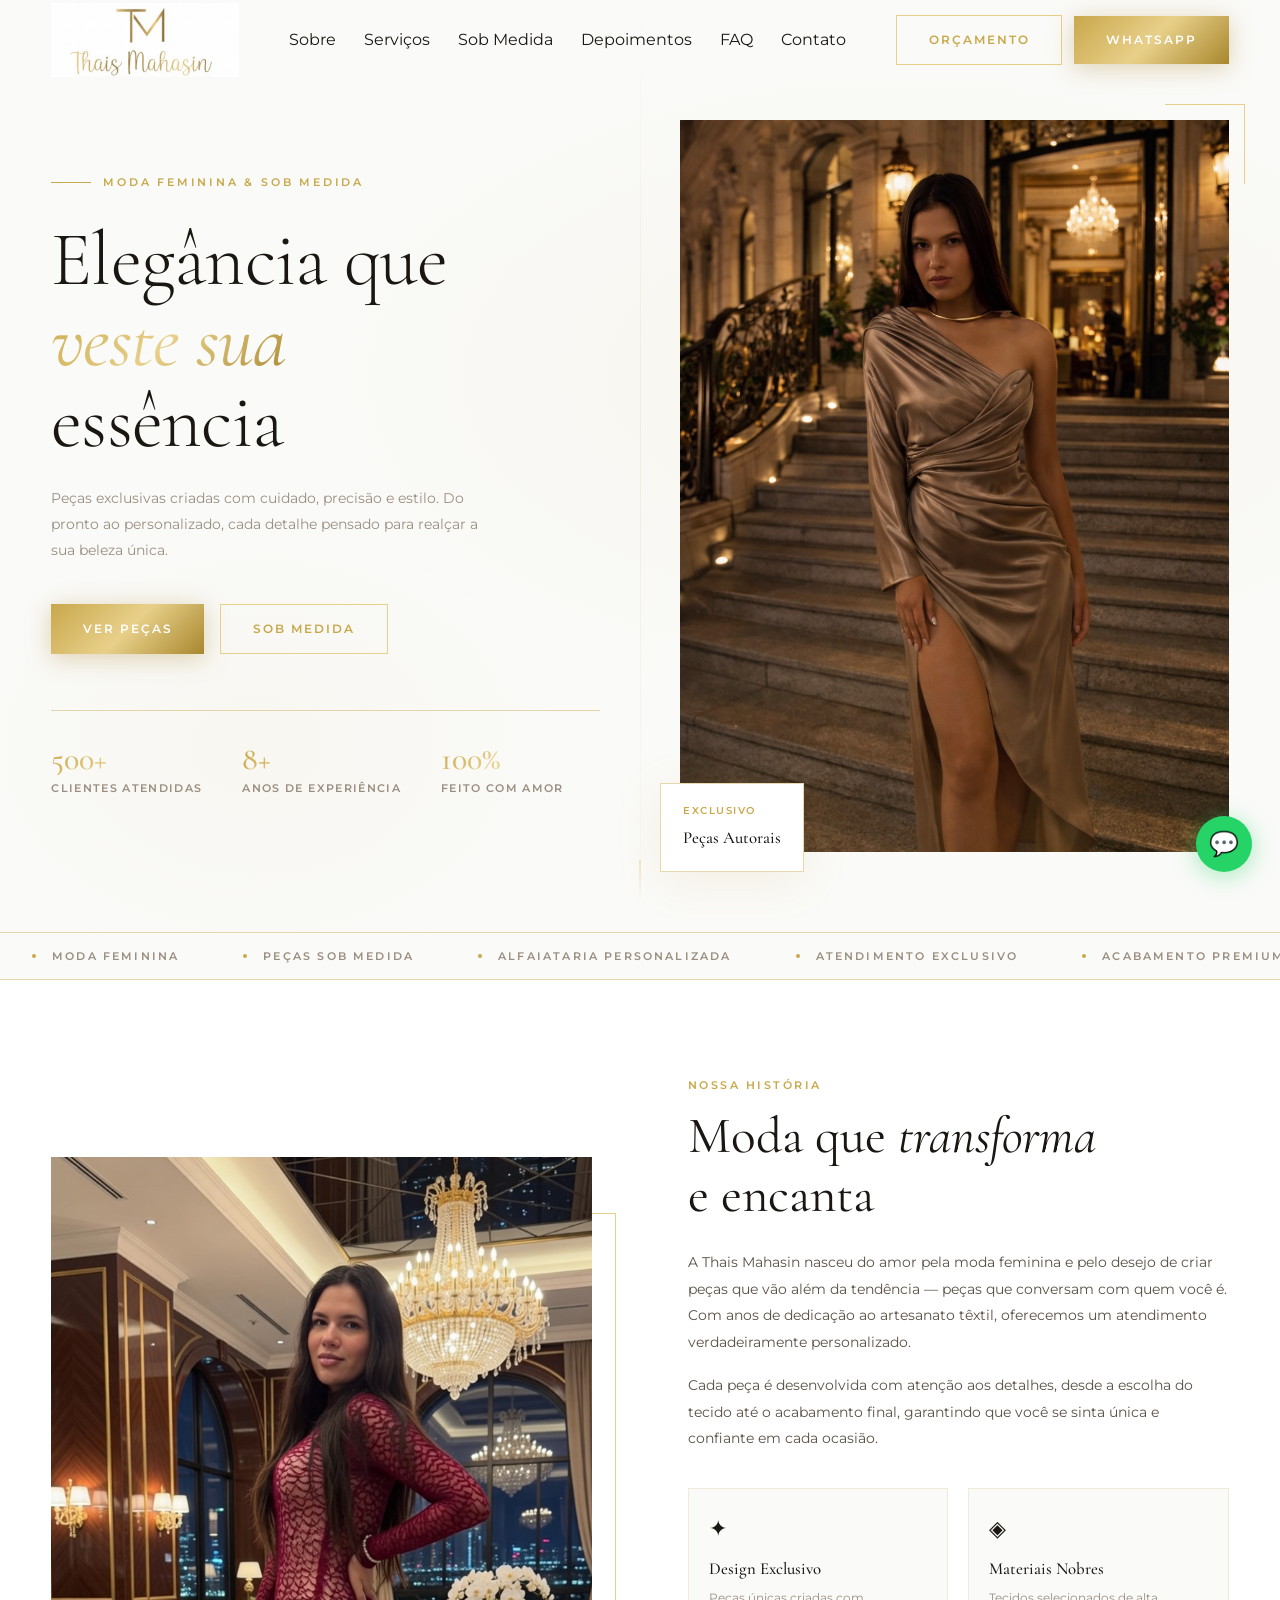
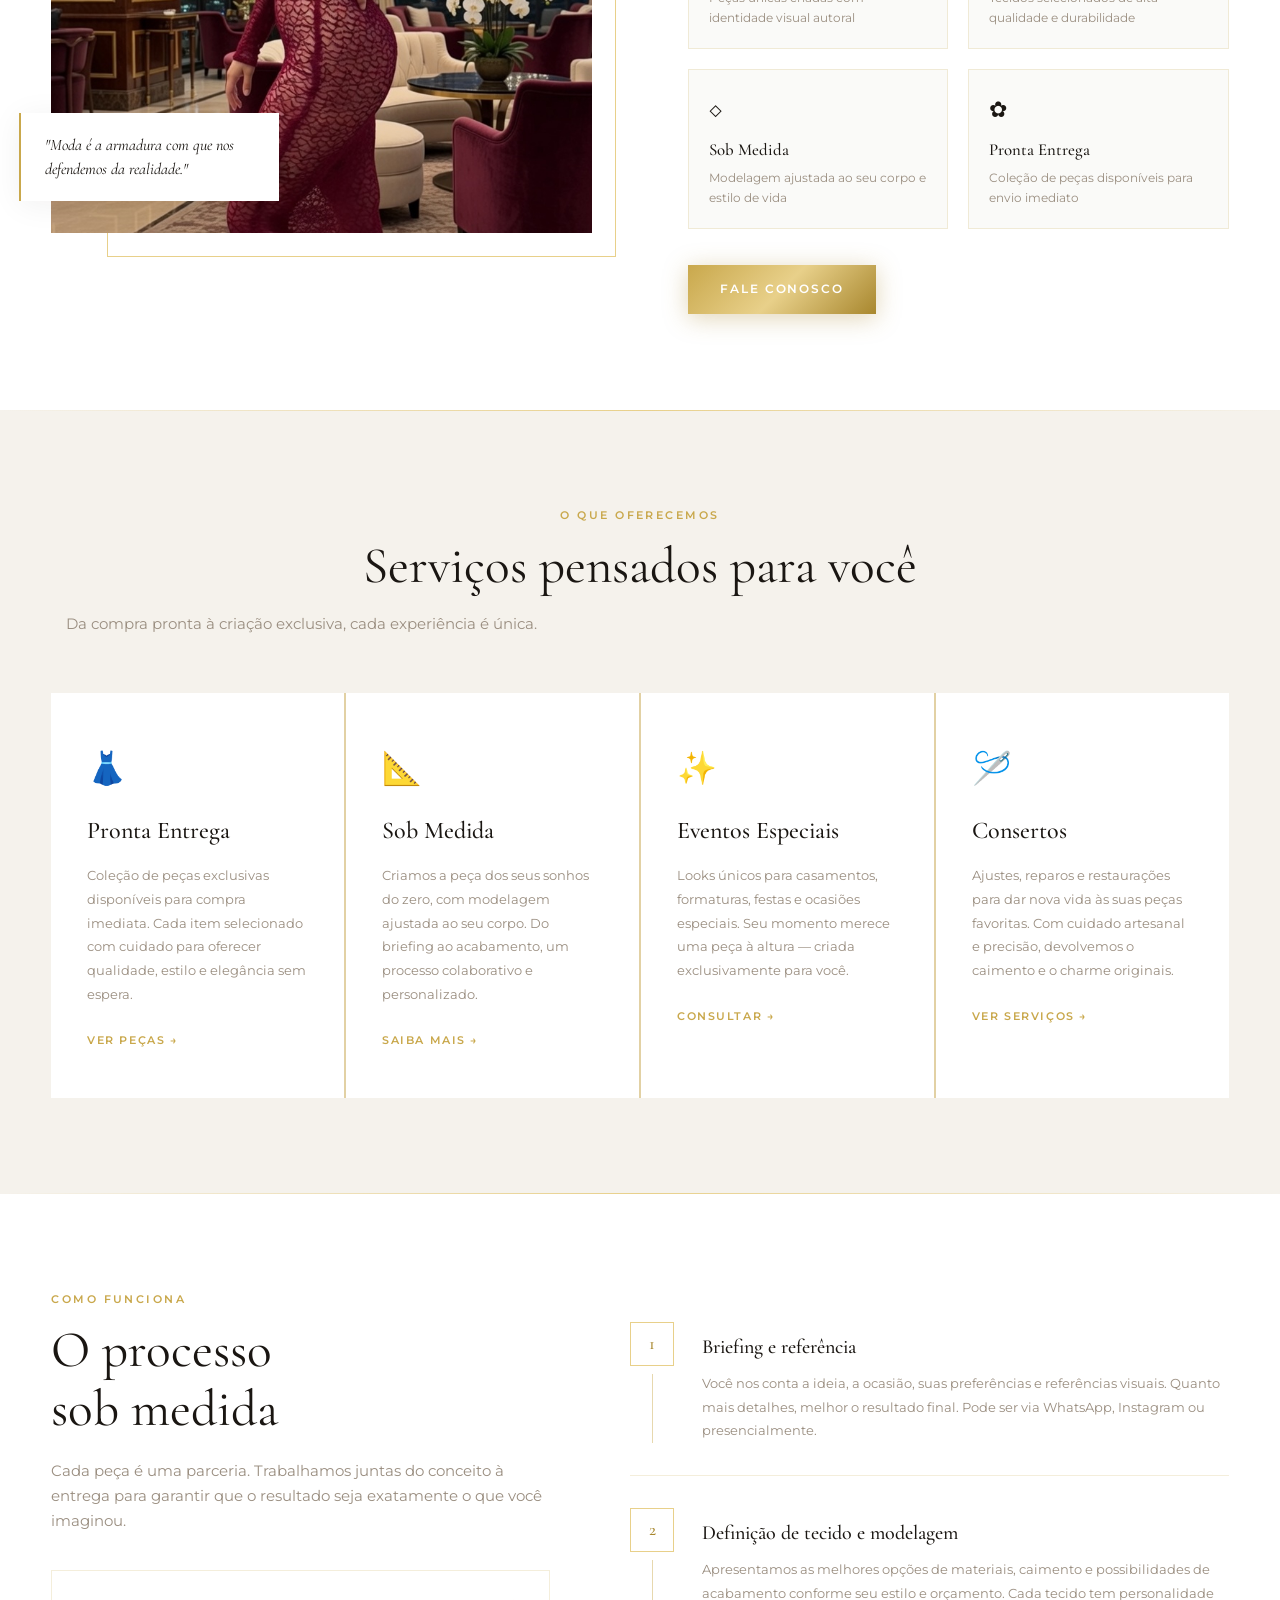
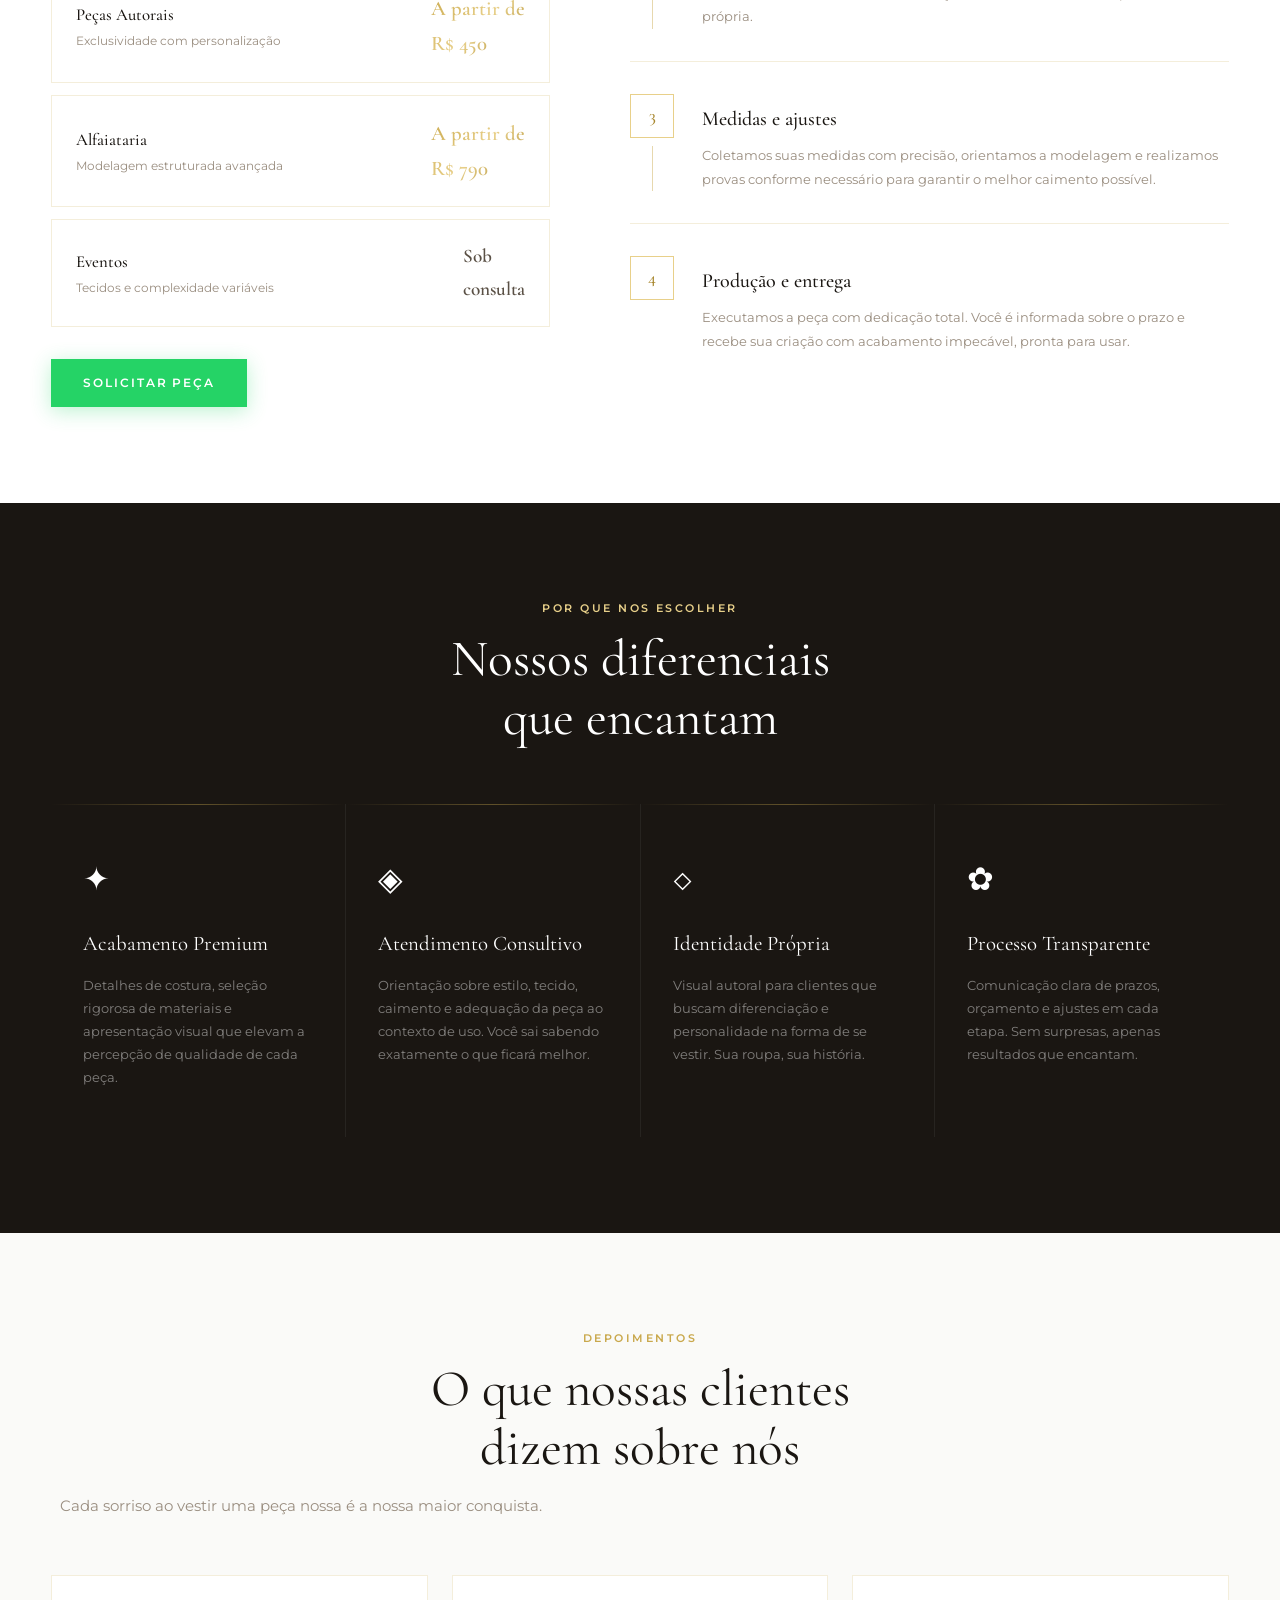
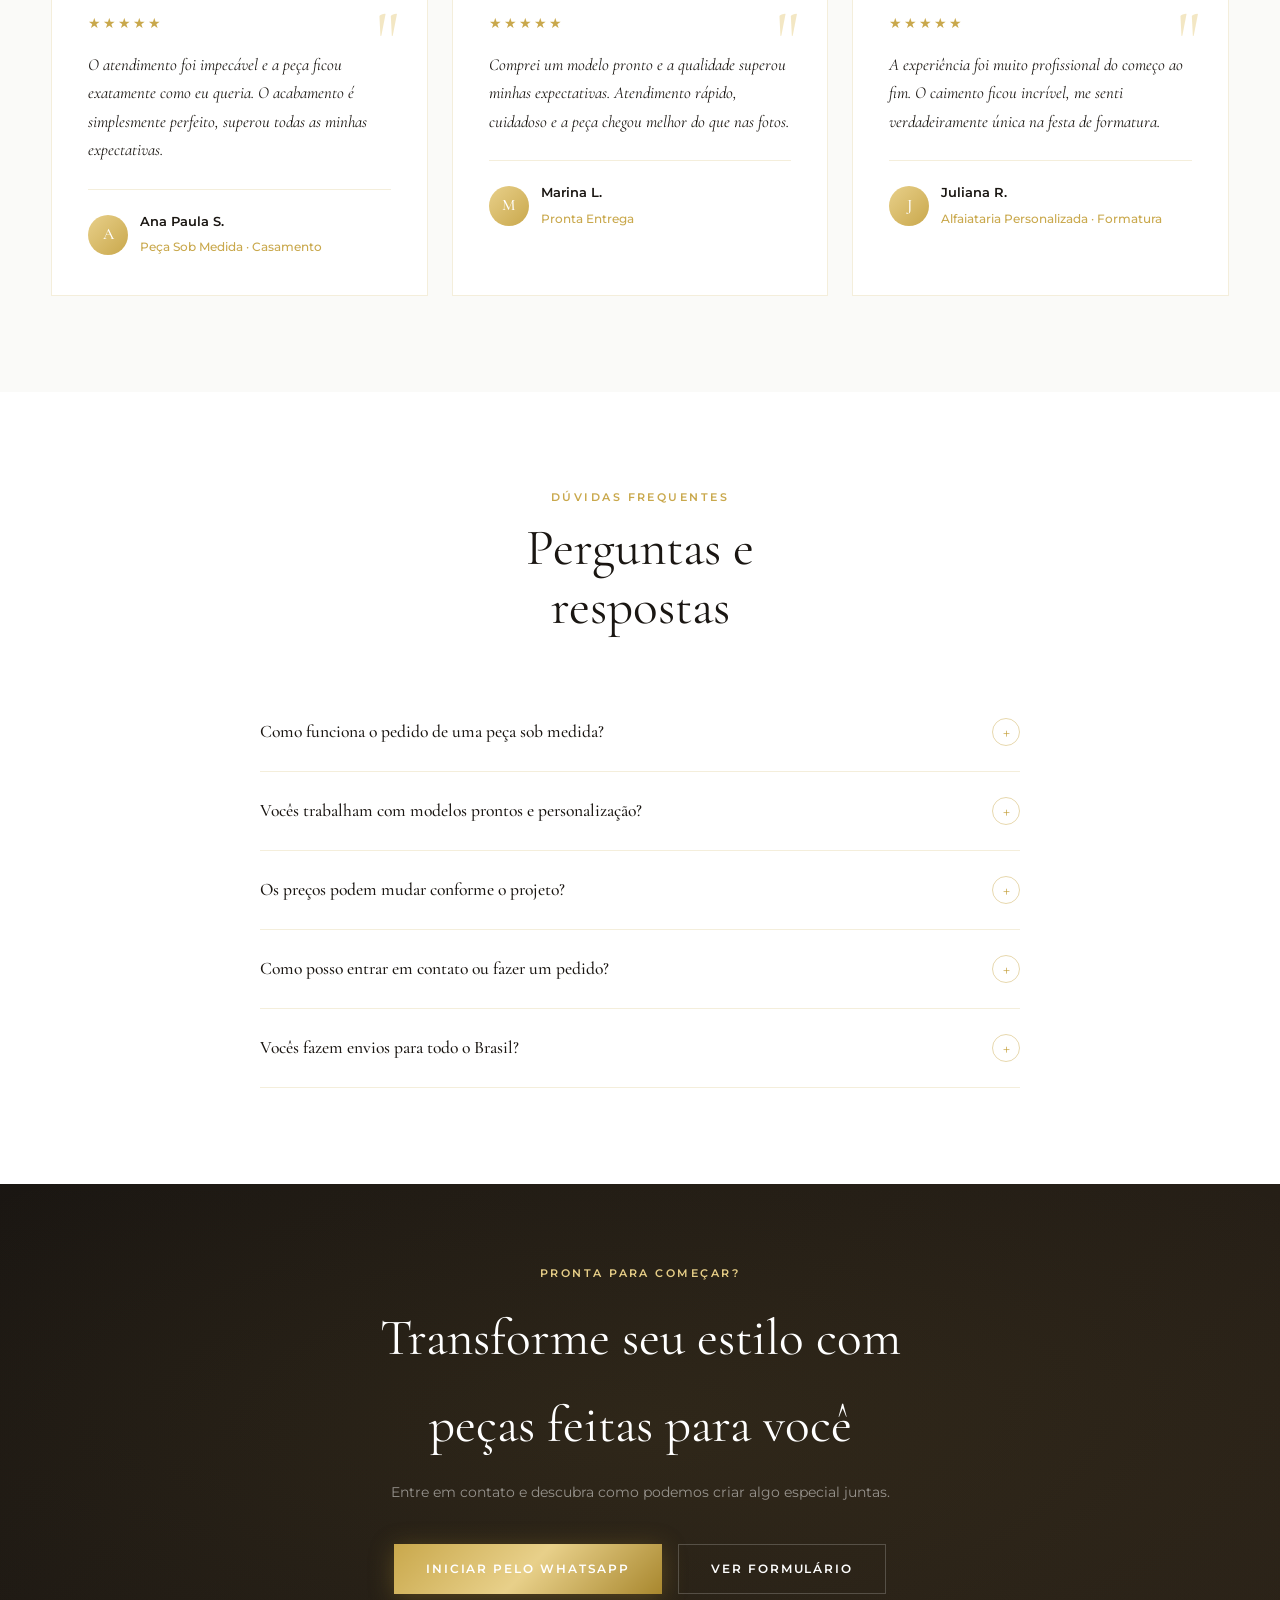
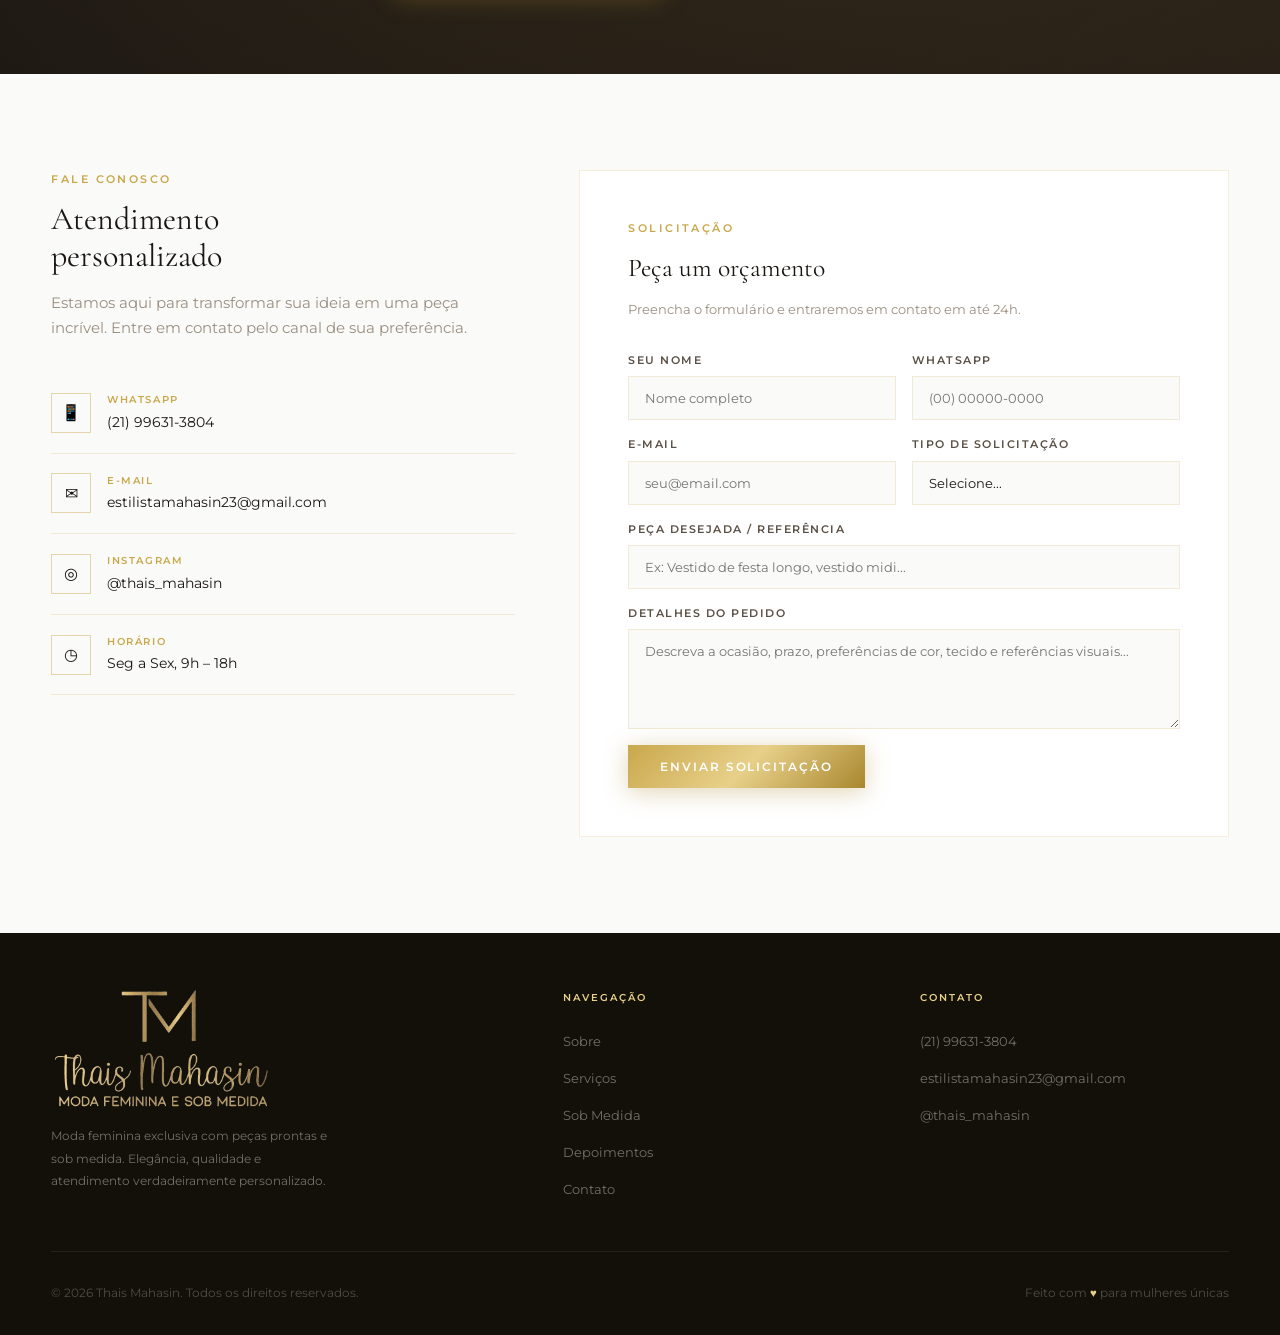
==== commit 0df9b529: "Update index.html" ====
--- a/index.html
+++ b/index.html
@@ -664,7 +664,7 @@
 
     .services-grid {
       display: grid;
-      grid-template-columns: repeat(3, 1fr);
+      grid-template-columns: repeat(4, 1fr);
       gap: 2px;
       background: var(--line-strong);
     }
@@ -1684,6 +1684,15 @@
           <p>Looks únicos para casamentos, formaturas, festas e ocasiões especiais. Seu momento merece uma peça à altura — criada exclusivamente para você.</p>
           <a class="service-link" href="#" data-wa-link data-wa-text="Olá! Preciso de uma peça para um evento especial." target="_blank" rel="noopener">
             Consultar →
+          </a>
+        </div>
+
+        <div class="service-card reveal reveal-delay-3">
+          <div class="service-icon">🪡</div>
+          <h3>Consertos</h3>
+          <p>Ajustes, reparos e restaurações para dar nova vida às suas peças favoritas. Com cuidado artesanal e precisão, devolvemos o caimento e o charme originais.</p>
+          <a class="service-link" href="consertos.html">
+            Ver Serviços →
           </a>
         </div>
       </div>
